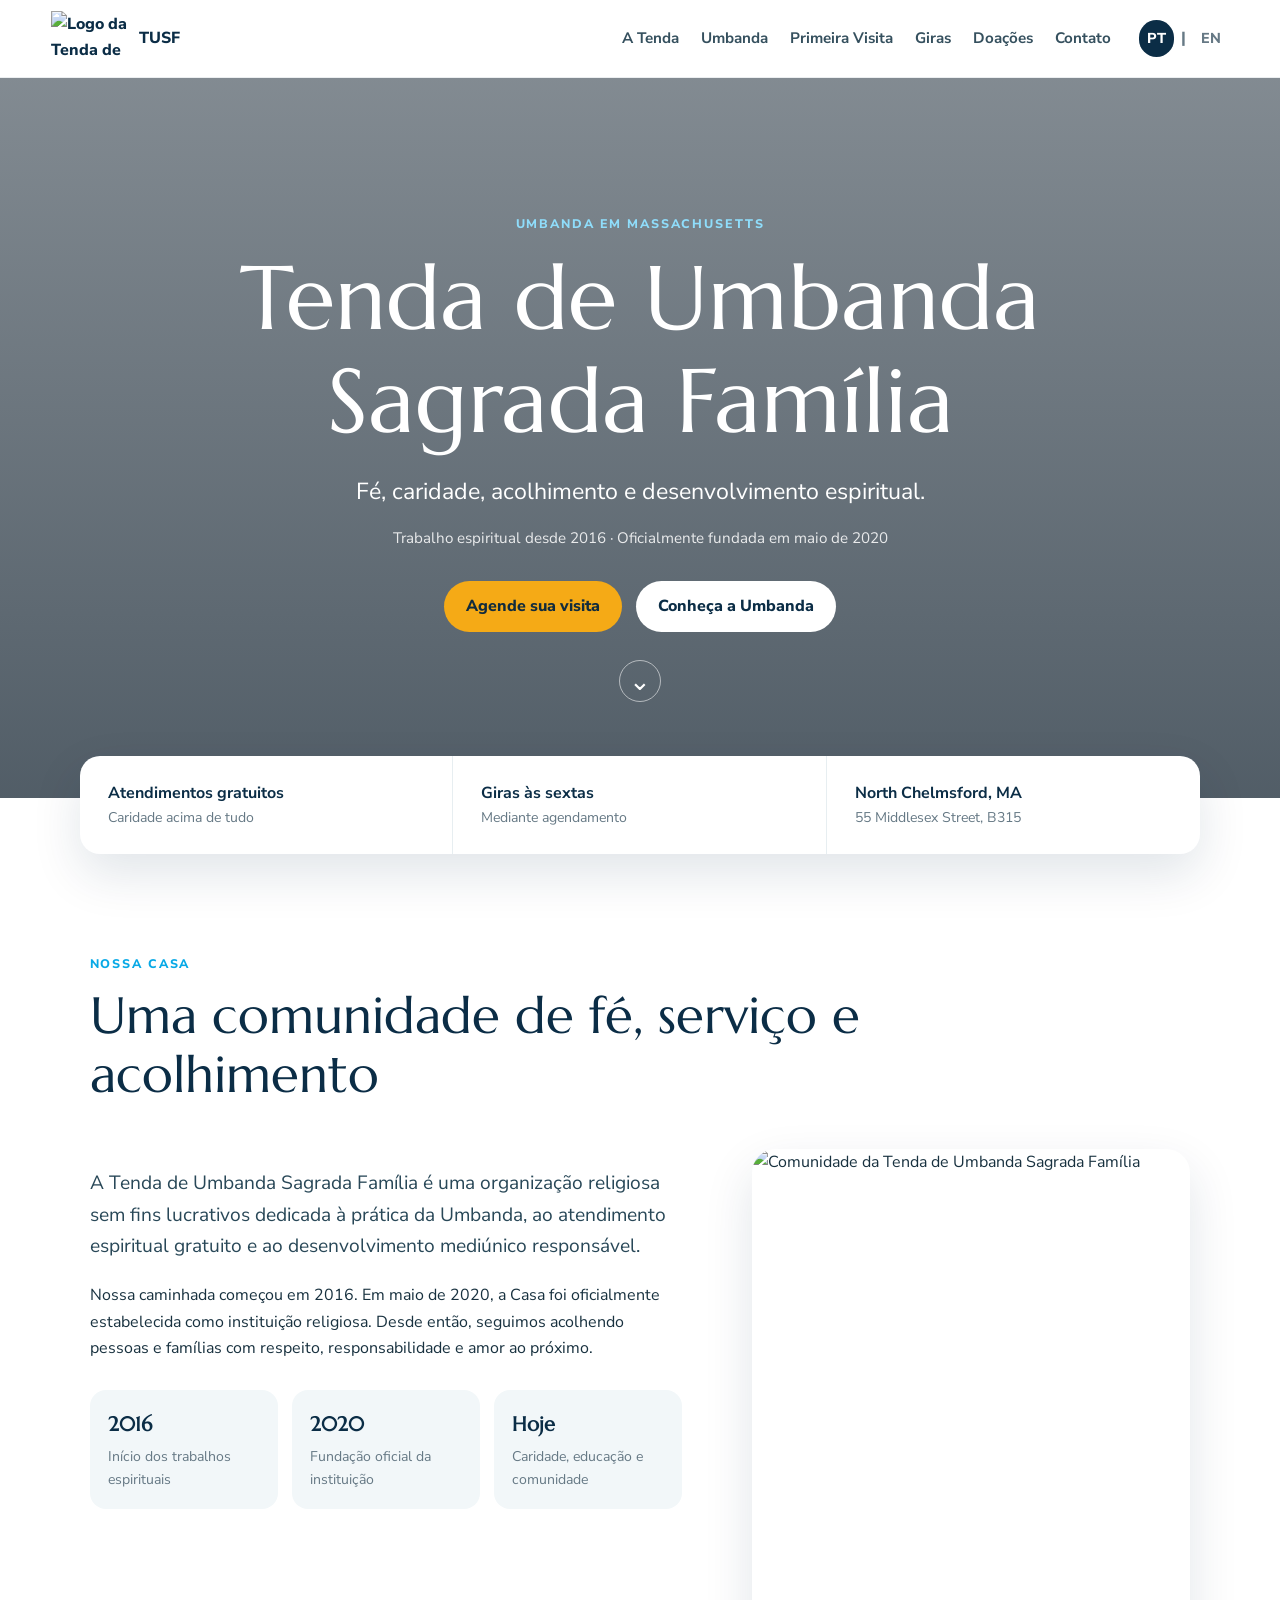
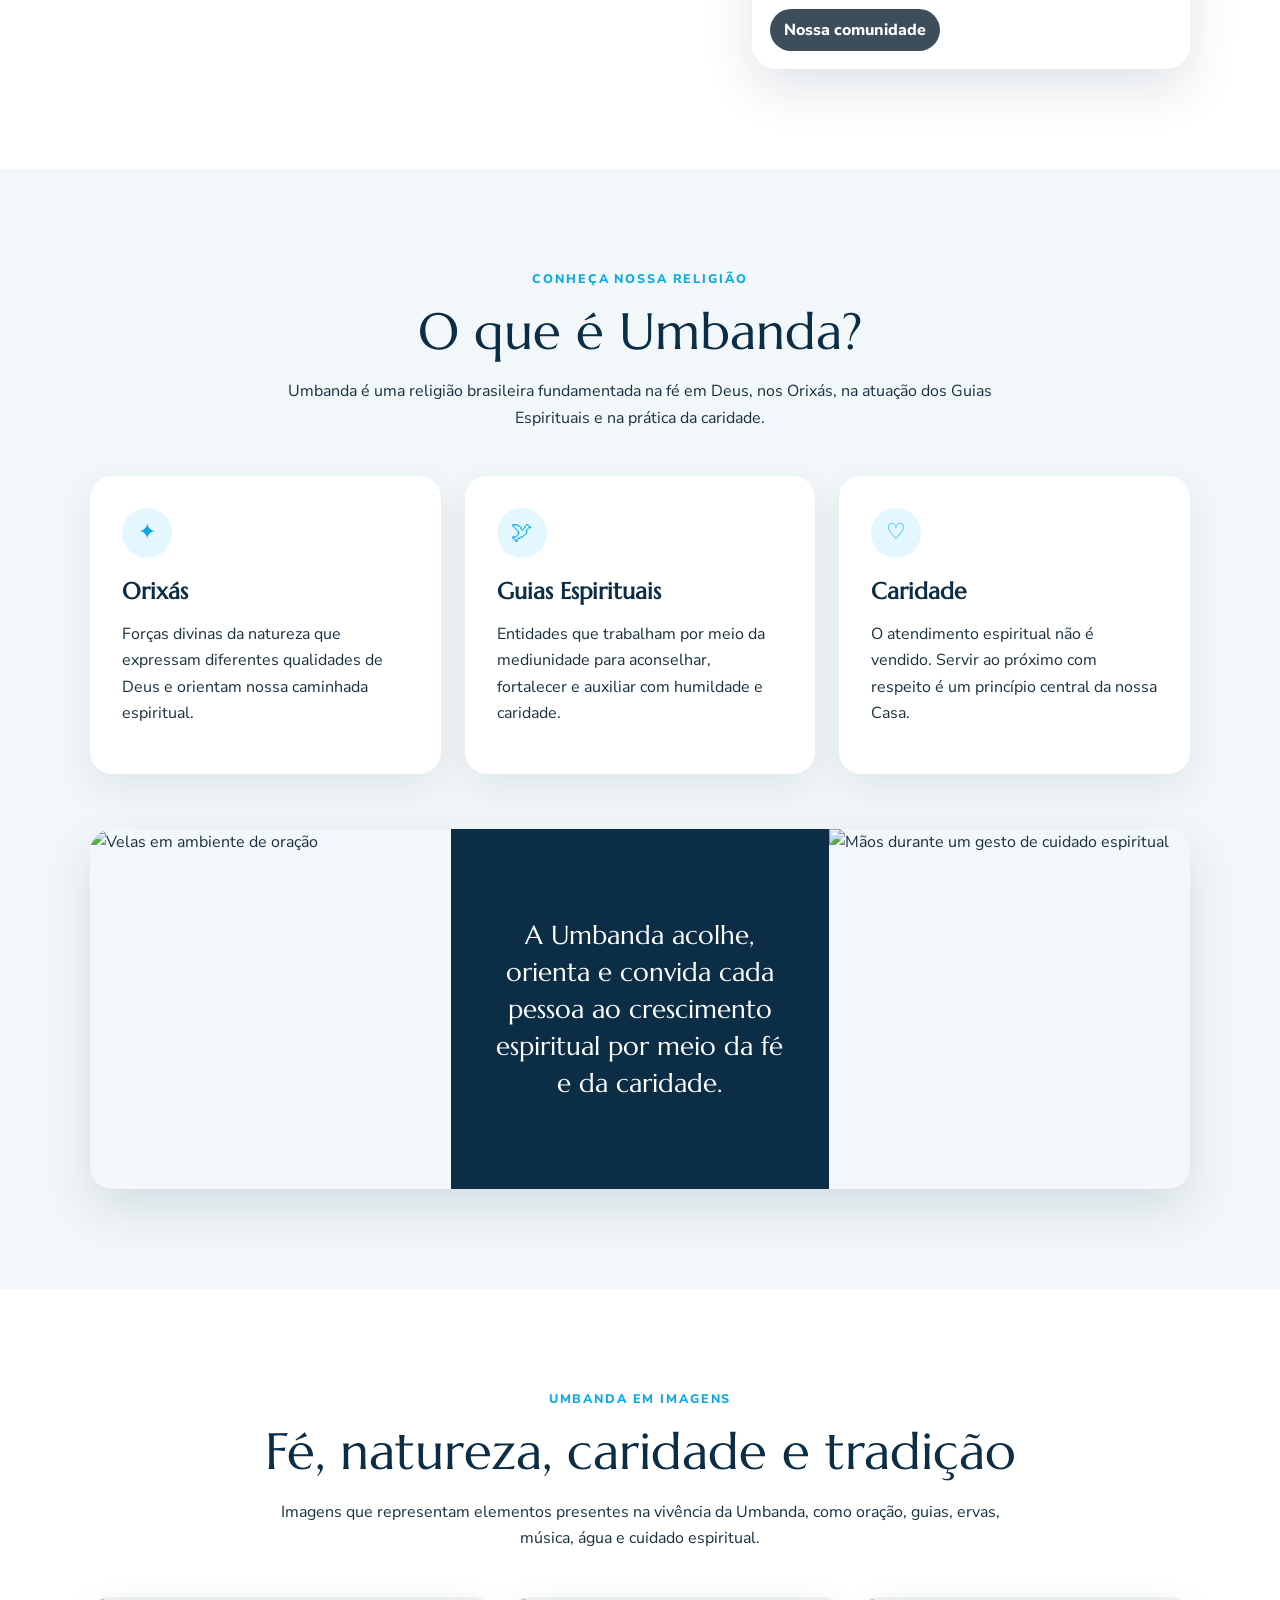
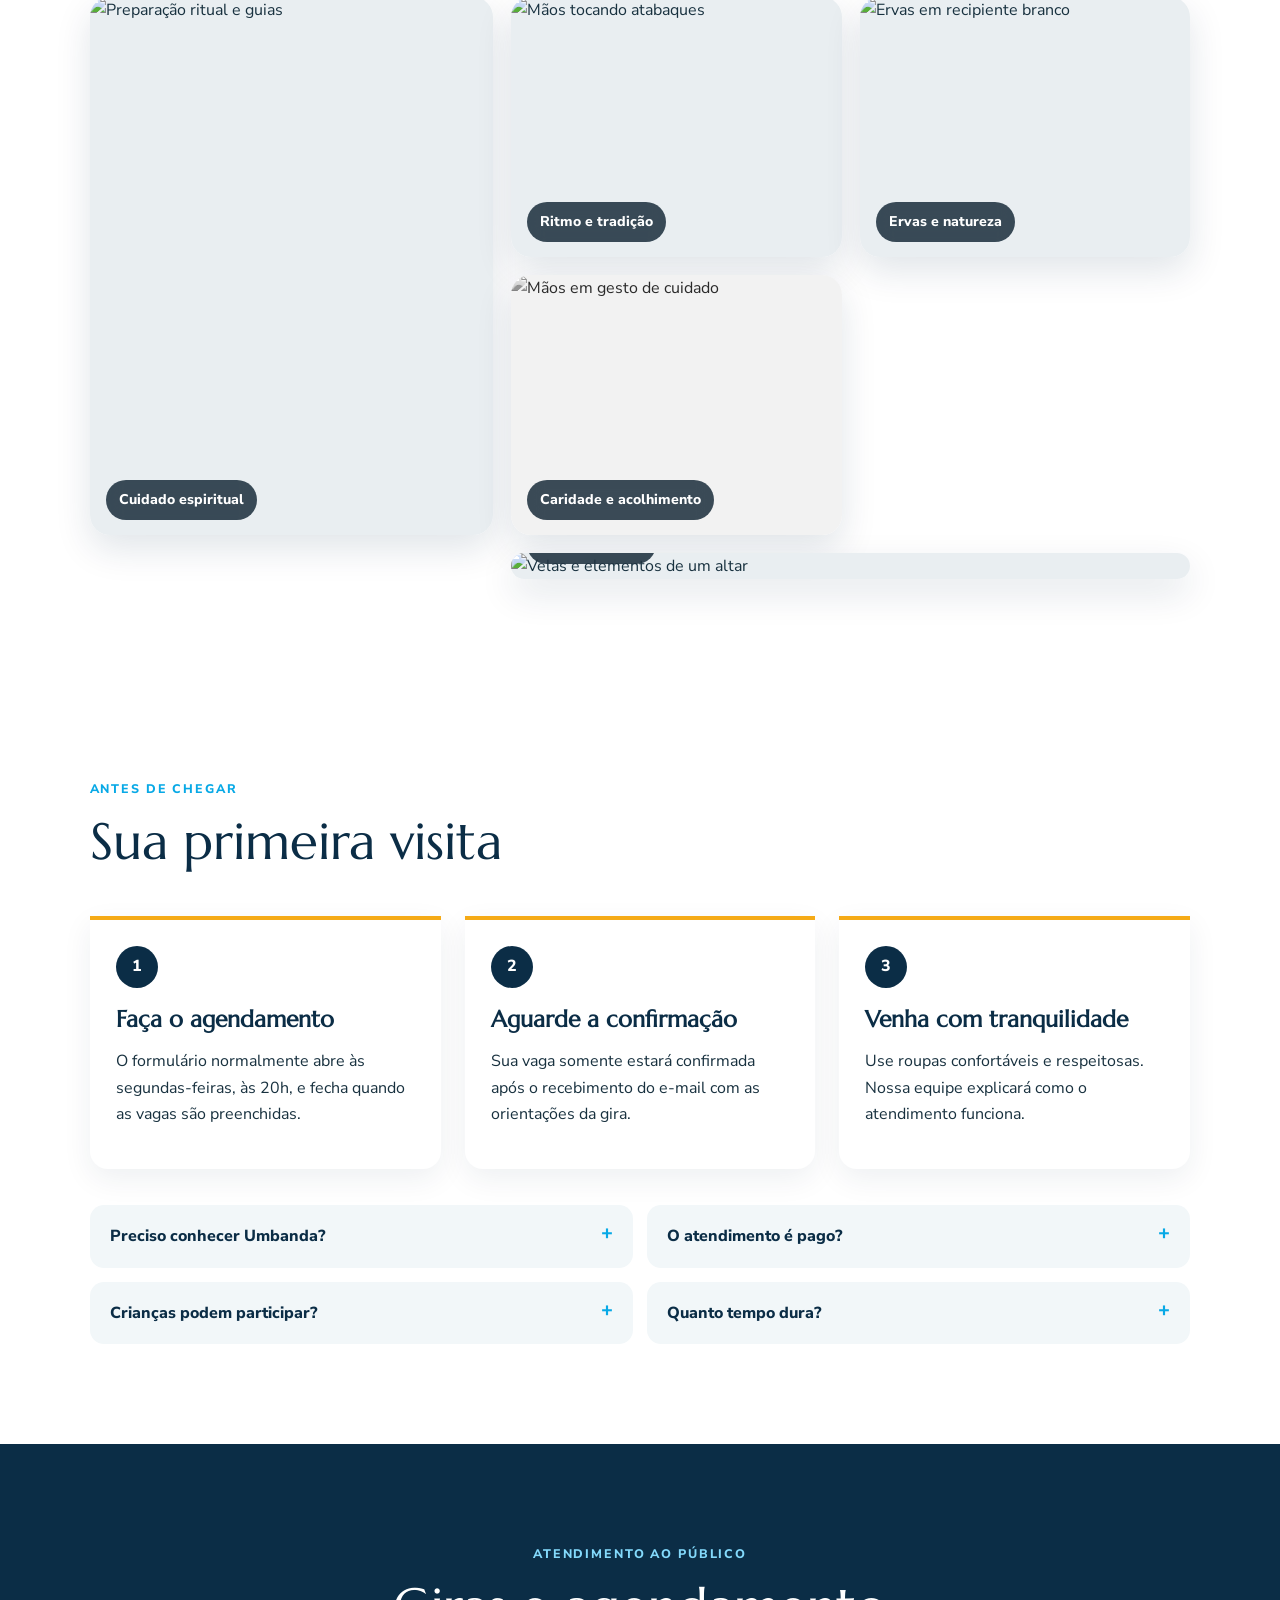
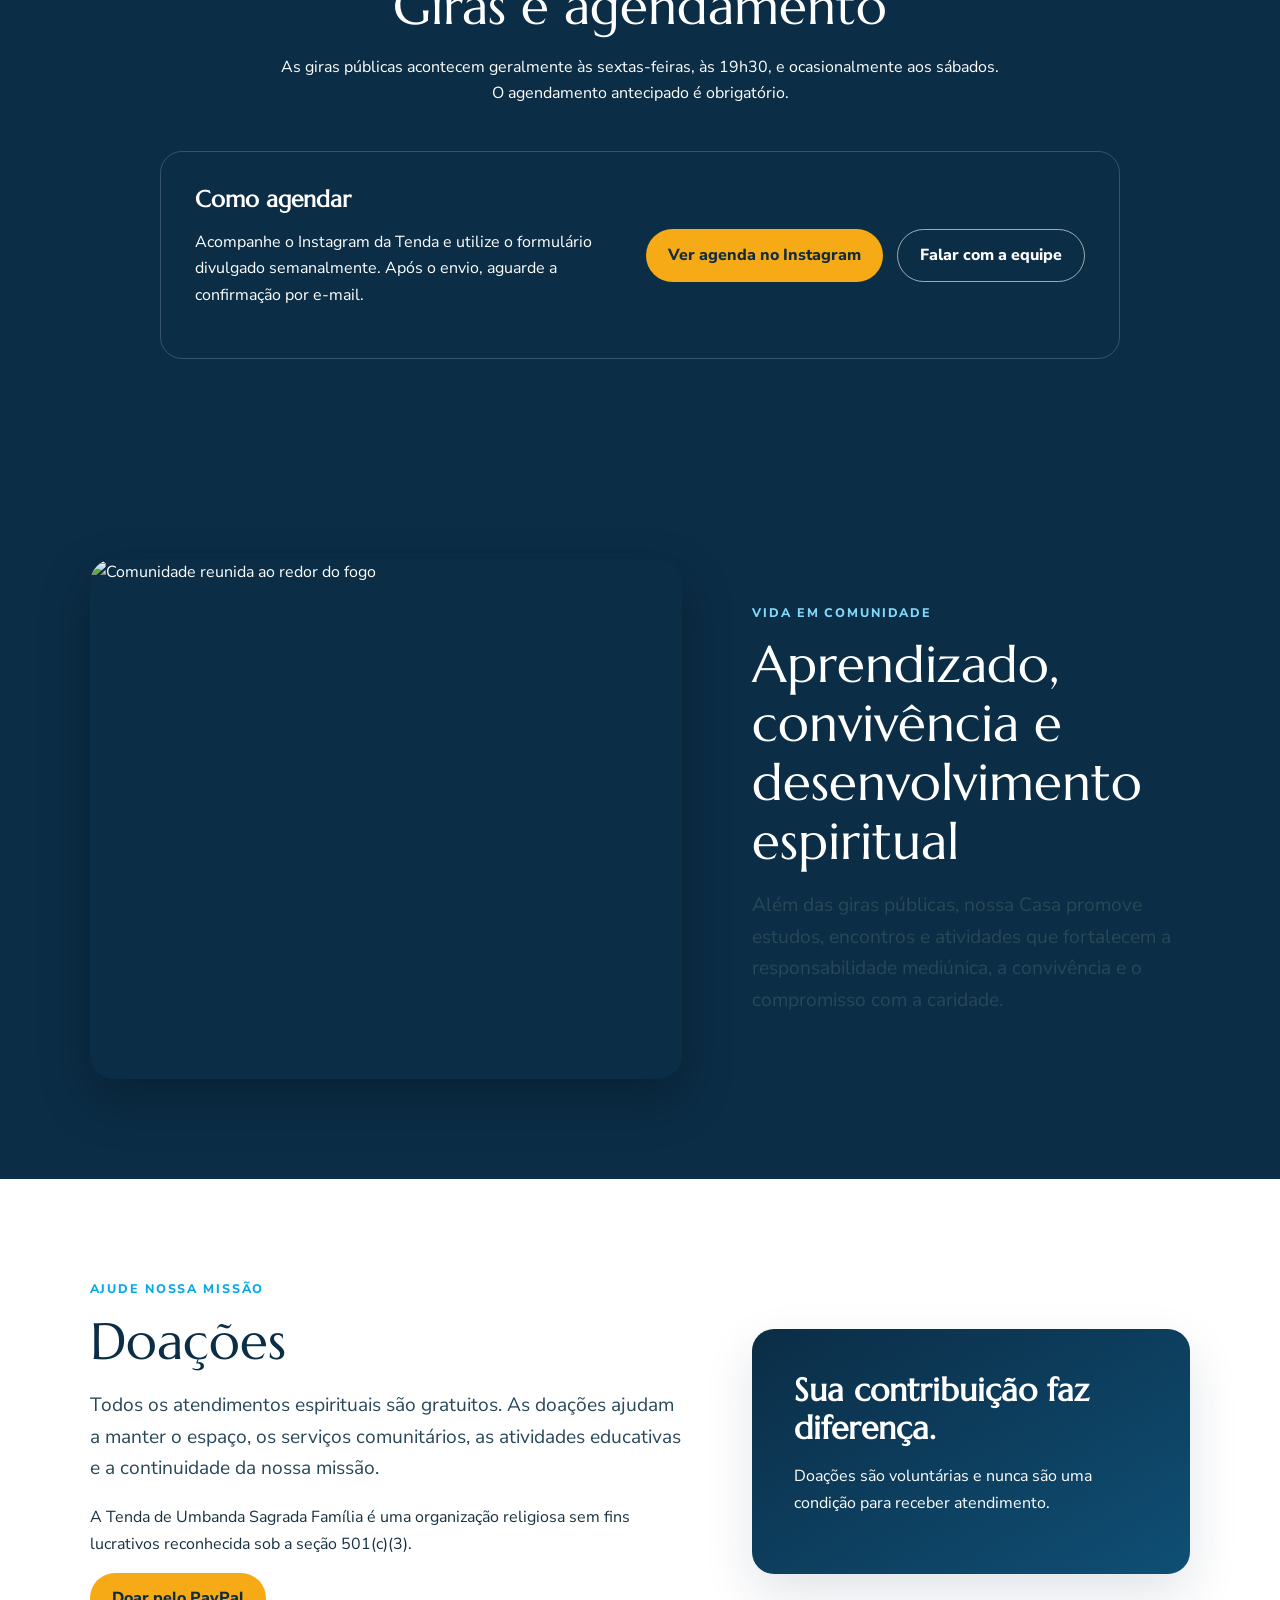
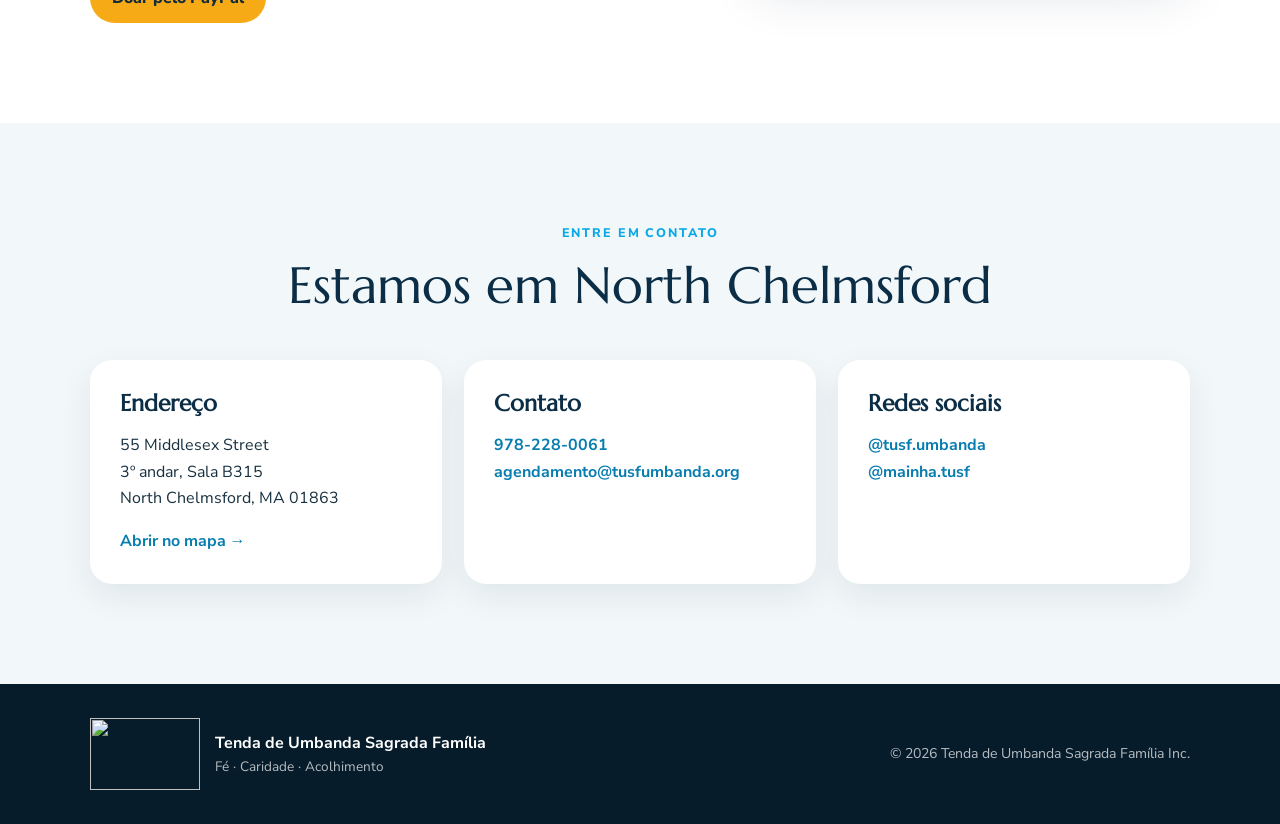
==== index.html @ cc9b7092 "Add files via upload version 1" ====
<!doctype html>
<html lang="pt-BR">
<head>
  <meta charset="utf-8">
  <meta name="viewport" content="width=device-width, initial-scale=1">
  <title>Tenda de Umbanda Sagrada Família | Massachusetts</title>
  <meta name="description" content="Tenda de Umbanda Sagrada Família em North Chelmsford, Massachusetts. Giras, atendimento espiritual gratuito, cursos e informações sobre Umbanda.">
  <meta name="keywords" content="Umbanda Massachusetts, Umbanda Boston, Umbanda Chelmsford, templo de Umbanda, spiritual services Massachusetts, Brazilian religion Massachusetts">
  <meta name="author" content="Tenda de Umbanda Sagrada Família">
  <meta name="theme-color" content="#0b2d46">
  <meta property="og:title" content="Tenda de Umbanda Sagrada Família">
  <meta property="og:description" content="Fé, caridade, acolhimento e desenvolvimento espiritual em North Chelmsford, Massachusetts.">
  <meta property="og:type" content="website">
  <meta property="og:url" content="https://www.tusfumbanda.org/">
  <meta property="og:image" content="https://www.tusfumbanda.org/assets/hero-v5.jpg">
  <meta name="twitter:card" content="summary_large_image">
  <link rel="canonical" href="https://www.tusfumbanda.org/">
  <link rel="icon" href="assets/tusf-logo-clean.png">
  <link rel="preconnect" href="https://fonts.googleapis.com">
  <link rel="preconnect" href="https://fonts.gstatic.com" crossorigin>
  <link href="https://fonts.googleapis.com/css2?family=Marcellus&family=Nunito+Sans:wght@400;600;700;800&display=swap" rel="stylesheet">
  <link rel="stylesheet" href="styles.css">

  <script type="application/ld+json">
  {
    "@context": "https://schema.org",
    "@type": "ReligiousOrganization",
    "name": "Tenda de Umbanda Sagrada Família",
    "url": "https://www.tusfumbanda.org/",
    "logo": "https://www.tusfumbanda.org/assets/tusf-logo-clean.png",
    "foundingDate": "2020-05",
    "address": {
      "@type": "PostalAddress",
      "streetAddress": "55 Middlesex Street, Suite B315",
      "addressLocality": "North Chelmsford",
      "addressRegion": "MA",
      "postalCode": "01863",
      "addressCountry": "US"
    },
    "telephone": "+1-978-228-0061",
    "email": "agendamento@tusfumbanda.org",
    "sameAs": [
      "https://www.instagram.com/tusf.umbanda/",
      "https://www.instagram.com/mainha.tusf/"
    ]
  }
  </script>

</head>
<body>
  <header class="site-header">
    <a class="brand" href="#inicio" aria-label="TUSF">
      <img src="assets/tusf-logo-clean.png" alt="Logo da Tenda de Umbanda Sagrada Família">
      <span>TUSF</span>
    </a>
    <button class="menu-toggle" aria-label="Abrir menu" aria-expanded="false">☰</button>
    <nav class="main-nav" aria-label="Navegação principal">
      <a href="#tenda" data-pt="A Tenda" data-en="About">A Tenda</a>
      <a href="#umbanda" data-pt="Umbanda" data-en="Umbanda">Umbanda</a>
      <a href="#visita" data-pt="Primeira Visita" data-en="First Visit">Primeira Visita</a>
      <a href="#giras" data-pt="Giras" data-en="Services">Giras</a>
      <a href="#doacoes" data-pt="Doações" data-en="Donations">Doações</a>
      <a href="#contato" data-pt="Contato" data-en="Contact">Contato</a>
    </nav>
    <div class="language-switcher" aria-label="Language selector">
      <button class="lang-option active" type="button" data-lang="pt">PT</button>
      <span aria-hidden="true">|</span>
      <button class="lang-option" type="button" data-lang="en">EN</button>
    </div>
  </header>

  <main>
    <section class="hero" id="inicio">
      <div class="hero-content">
<p class="eyebrow" data-pt="Umbanda em Massachusetts" data-en="Umbanda in Massachusetts">Umbanda em Massachusetts</p>
        <h1>Tenda de Umbanda<br>Sagrada Família</h1>
        <p class="hero-subtitle" data-pt="Fé, caridade, acolhimento e desenvolvimento espiritual." data-en="Faith, charity, welcome, and spiritual growth.">Fé, caridade, acolhimento e desenvolvimento espiritual.</p>
        <p class="history-note" data-pt="Trabalho espiritual desde 2016 · Oficialmente fundada em maio de 2020" data-en="Spiritual work since 2016 · Officially established in May 2020">Trabalho espiritual desde 2016 · Oficialmente fundada em maio de 2020</p>
        <div class="hero-actions">
          <a class="button primary" href="#giras" data-pt="Agende sua visita" data-en="Schedule a visit">Agende sua visita</a>
          <a class="button secondary" href="#umbanda" data-pt="Conheça a Umbanda" data-en="Learn about Umbanda">Conheça a Umbanda</a>
        </div>
        <a class="scroll-cue" href="#tenda" aria-label="Scroll to content">⌄</a>
      </div>
    </section>

    <section class="quick-info reveal">
      <div><strong data-pt="Atendimentos gratuitos" data-en="Free spiritual services">Atendimentos gratuitos</strong><span data-pt="Caridade acima de tudo" data-en="Charity above all">Caridade acima de tudo</span></div>
      <div><strong data-pt="Giras às sextas" data-en="Friday services">Giras às sextas</strong><span data-pt="Mediante agendamento" data-en="Advance registration required">Mediante agendamento</span></div>
      <div><strong>North Chelmsford, MA</strong><span>55 Middlesex Street, B315</span></div>
    </section>

    
    <section class="section intro reveal" id="tenda">
      <div class="section-heading">
        <p class="eyebrow" data-pt="Nossa Casa" data-en="Our Temple">Nossa Casa</p>
        <h2 data-pt="Uma comunidade de fé, serviço e acolhimento" data-en="A community of faith, service, and welcome">Uma comunidade de fé, serviço e acolhimento</h2>
      </div>
      <div class="two-column story-layout">
        <div>
          <p class="lead" data-pt="A Tenda de Umbanda Sagrada Família é uma organização religiosa sem fins lucrativos dedicada à prática da Umbanda, ao atendimento espiritual gratuito e ao desenvolvimento mediúnico responsável." data-en="Tenda de Umbanda Sagrada Família is a nonprofit religious organization dedicated to the practice of Umbanda, free spiritual assistance, and responsible mediumistic development.">A Tenda de Umbanda Sagrada Família é uma organização religiosa sem fins lucrativos dedicada à prática da Umbanda, ao atendimento espiritual gratuito e ao desenvolvimento mediúnico responsável.</p>
          <p data-pt="Nossa caminhada começou em 2016. Em maio de 2020, a Casa foi oficialmente estabelecida como instituição religiosa. Desde então, seguimos acolhendo pessoas e famílias com respeito, responsabilidade e amor ao próximo." data-en="Our journey began in 2016. In May 2020, the temple was officially established as a religious organization. Since then, we have continued welcoming individuals and families with respect, responsibility, and compassion.">Nossa caminhada começou em 2016. Em maio de 2020, a Casa foi oficialmente estabelecida como instituição religiosa. Desde então, seguimos acolhendo pessoas e famílias com respeito, responsabilidade e amor ao próximo.</p>
          <div class="timeline-inline">
            <div><strong>2016</strong><span data-pt="Início dos trabalhos espirituais" data-en="Spiritual work begins">Início dos trabalhos espirituais</span></div>
            <div><strong>2020</strong><span data-pt="Fundação oficial da instituição" data-en="Official establishment">Fundação oficial da instituição</span></div>
            <div><strong data-pt="Hoje" data-en="Today">Hoje</strong><span data-pt="Caridade, educação e comunidade" data-en="Charity, education, and community">Caridade, educação e comunidade</span></div>
          </div>
        </div>
        <figure class="story-photo">
          <img loading="lazy" decoding="async" src="assets/community.jpg" alt="Comunidade da Tenda de Umbanda Sagrada Família">
          <figcaption data-pt="Nossa comunidade" data-en="Our community">Nossa comunidade</figcaption>
        </figure>
      </div>
    </section>

    <section class="section soft reveal" id="umbanda">
      <div class="section-heading centered">
        <p class="eyebrow" data-pt="Conheça nossa religião" data-en="Learn about our religion">Conheça nossa religião</p>
        <h2 data-pt="O que é Umbanda?" data-en="What is Umbanda?">O que é Umbanda?</h2>
        <p data-pt="Umbanda é uma religião brasileira fundamentada na fé em Deus, nos Orixás, na atuação dos Guias Espirituais e na prática da caridade." data-en="Umbanda is a Brazilian religion grounded in faith in God, the Orixás, the work of spiritual guides, and the practice of charity.">Umbanda é uma religião brasileira fundamentada na fé em Deus, nos Orixás, na atuação dos Guias Espirituais e na prática da caridade.</p>
      </div>
      <div class="cards">
        <article class="card"><div class="icon">✦</div><h3>Orixás</h3><p data-pt="Forças divinas da natureza que expressam diferentes qualidades de Deus e orientam nossa caminhada espiritual." data-en="Divine forces of nature that express different qualities of God and guide our spiritual journey.">Forças divinas da natureza que expressam diferentes qualidades de Deus e orientam nossa caminhada espiritual.</p></article>
        <article class="card"><div class="icon">🕊</div><h3 data-pt="Guias Espirituais" data-en="Spiritual Guides">Guias Espirituais</h3><p data-pt="Entidades que trabalham por meio da mediunidade para aconselhar, fortalecer e auxiliar com humildade e caridade." data-en="Spirits who work through mediumship to counsel, strengthen, and assist with humility and charity.">Entidades que trabalham por meio da mediunidade para aconselhar, fortalecer e auxiliar com humildade e caridade.</p></article>
        <article class="card"><div class="icon">♡</div><h3 data-pt="Caridade" data-en="Charity">Caridade</h3><p data-pt="O atendimento espiritual não é vendido. Servir ao próximo com respeito é um princípio central da nossa Casa." data-en="Spiritual assistance is not sold. Serving others with respect is a central principle of our temple.">O atendimento espiritual não é vendido. Servir ao próximo com respeito é um princípio central da nossa Casa.</p></article>
      </div>
      <div class="photo-strip">
        <img loading="lazy" decoding="async" src="assets/gallery-candles.jpg" alt="Velas em ambiente de oração">
        <div class="photo-quote">
          <blockquote data-pt="A Umbanda acolhe, orienta e convida cada pessoa ao crescimento espiritual por meio da fé e da caridade." data-en="Umbanda welcomes, guides, and invites each person toward spiritual growth through faith and charity.">A Umbanda acolhe, orienta e convida cada pessoa ao crescimento espiritual por meio da fé e da caridade.</blockquote>
        </div>
        <img loading="lazy" decoding="async" src="assets/gallery-ritual.jpg" alt="Mãos durante um gesto de cuidado espiritual">
      </div>
    </section>


    
    <section class="section gallery-section reveal" id="galeria">
      <div class="section-heading centered">
        <p class="eyebrow" data-pt="Umbanda em imagens" data-en="Umbanda in images">Umbanda em imagens</p>
        <h2 data-pt="Fé, natureza, caridade e tradição" data-en="Faith, nature, charity, and tradition">Fé, natureza, caridade e tradição</h2>
        <p data-pt="Imagens que representam elementos presentes na vivência da Umbanda, como oração, guias, ervas, música, água e cuidado espiritual." data-en="Images representing elements found in Umbanda, including prayer, sacred beads, herbs, music, water, and spiritual care.">Imagens que representam elementos presentes na vivência da Umbanda, como oração, guias, ervas, música, água e cuidado espiritual.</p>
      </div>
      <div class="gallery-grid-v3">
        <figure class="tall"><img loading="lazy" decoding="async" src="assets/gallery-ritual.jpg" alt="Preparação ritual e guias"><figcaption data-pt="Cuidado espiritual" data-en="Spiritual care">Cuidado espiritual</figcaption></figure>
        <figure><img loading="lazy" decoding="async" src="assets/gallery-drums.jpg" alt="Mãos tocando atabaques"><figcaption data-pt="Ritmo e tradição" data-en="Rhythm and tradition">Ritmo e tradição</figcaption></figure>
        <figure><img loading="lazy" decoding="async" src="assets/gallery-herbs.jpg" alt="Ervas em recipiente branco"><figcaption data-pt="Ervas e natureza" data-en="Herbs and nature">Ervas e natureza</figcaption></figure>
        <figure><img loading="lazy" decoding="async" src="assets/gallery-care.jpg" alt="Mãos em gesto de cuidado"><figcaption data-pt="Caridade e acolhimento" data-en="Charity and welcome">Caridade e acolhimento</figcaption></figure>
        <figure class="wide"><img loading="lazy" decoding="async" src="assets/gallery-altar.jpg" alt="Velas e elementos de um altar"><figcaption data-pt="Fé e reverência" data-en="Faith and reverence">Fé e reverência</figcaption></figure>
      </div>
    </section>

    <section class="section reveal" id="visita">
      <div class="section-heading"><p class="eyebrow" data-pt="Antes de chegar" data-en="Before you arrive">Antes de chegar</p><h2 data-pt="Sua primeira visita" data-en="Your first visit">Sua primeira visita</h2></div>
      <div class="steps">
        <article><span>1</span><h3 data-pt="Faça o agendamento" data-en="Register in advance">Faça o agendamento</h3><p data-pt="O formulário normalmente abre às segundas-feiras, às 20h, e fecha quando as vagas são preenchidas." data-en="The registration form usually opens Mondays at 8:00 PM and closes when all spaces are filled.">O formulário normalmente abre às segundas-feiras, às 20h, e fecha quando as vagas são preenchidas.</p></article>
        <article><span>2</span><h3 data-pt="Aguarde a confirmação" data-en="Wait for confirmation">Aguarde a confirmação</h3><p data-pt="Sua vaga somente estará confirmada após o recebimento do e-mail com as orientações da gira." data-en="Your space is confirmed only after you receive the email with service instructions.">Sua vaga somente estará confirmada após o recebimento do e-mail com as orientações da gira.</p></article>
        <article><span>3</span><h3 data-pt="Venha com tranquilidade" data-en="Come with peace of mind">Venha com tranquilidade</h3><p data-pt="Use roupas confortáveis e respeitosas. Nossa equipe explicará como o atendimento funciona." data-en="Wear comfortable, respectful clothing. Our team will explain how the service works.">Use roupas confortáveis e respeitosas. Nossa equipe explicará como o atendimento funciona.</p></article>
      </div>
      <div class="faq-grid">
        <details><summary data-pt="Preciso conhecer Umbanda?" data-en="Do I need to know Umbanda?">Preciso conhecer Umbanda?</summary><p data-pt="Não. Pessoas de todas as origens e crenças são bem-vindas." data-en="No. People of all backgrounds and beliefs are welcome.">Não. Pessoas de todas as origens e crenças são bem-vindas.</p></details>
        <details><summary data-pt="O atendimento é pago?" data-en="Is there a fee?">O atendimento é pago?</summary><p data-pt="Não. Os atendimentos espirituais e o agendamento são gratuitos. Doações são voluntárias." data-en="No. Spiritual services and registration are free. Donations are voluntary.">Não. Os atendimentos espirituais e o agendamento são gratuitos. Doações são voluntárias.</p></details>
        <details><summary data-pt="Crianças podem participar?" data-en="May children attend?">Crianças podem participar?</summary><p data-pt="As regras dependem da linha de trabalho e da gira. Consulte a informação divulgada para cada evento." data-en="Rules depend on the spiritual line and the specific service. Please review the information published for each event.">As regras dependem da linha de trabalho e da gira. Consulte a informação divulgada para cada evento.</p></details>
        <details><summary data-pt="Quanto tempo dura?" data-en="How long does it last?">Quanto tempo dura?</summary><p data-pt="A duração varia conforme a gira e o número de participantes. Reserve a noite para participar com tranquilidade." data-en="Duration varies by service and attendance. Please allow the evening so you can participate without rushing.">A duração varia conforme a gira e o número de participantes. Reserve a noite para participar com tranquilidade.</p></details>
      </div>
    </section>

    <section class="section dark reveal" id="giras">
      <div class="section-heading centered"><p class="eyebrow" data-pt="Atendimento ao público" data-en="Public spiritual services">Atendimento ao público</p><h2 data-pt="Giras e agendamento" data-en="Services and appointments">Giras e agendamento</h2><p data-pt="As giras públicas acontecem geralmente às sextas-feiras, às 19h30, e ocasionalmente aos sábados. O agendamento antecipado é obrigatório." data-en="Public services are generally held Fridays at 7:30 PM and occasionally on Saturdays. Advance registration is required.">As giras públicas acontecem geralmente às sextas-feiras, às 19h30, e ocasionalmente aos sábados. O agendamento antecipado é obrigatório.</p></div>
      <div class="gira-panel">
        <div><h3 data-pt="Como agendar" data-en="How to register">Como agendar</h3><p data-pt="Acompanhe o Instagram da Tenda e utilize o formulário divulgado semanalmente. Após o envio, aguarde a confirmação por e-mail." data-en="Follow the temple on Instagram and use the weekly registration form. After submitting, wait for confirmation by email.">Acompanhe o Instagram da Tenda e utilize o formulário divulgado semanalmente. Após o envio, aguarde a confirmação por e-mail.</p></div>
        <div class="gira-actions">
          <a class="button primary" href="https://www.instagram.com/tusf.umbanda/" target="_blank" rel="noopener" data-pt="Ver agenda no Instagram" data-en="View schedule on Instagram">Ver agenda no Instagram</a>
          <a class="button outline" href="mailto:agendamento@tusfumbanda.org" data-pt="Falar com a equipe" data-en="Contact the team">Falar com a equipe</a>
        </div>
      </div>
    </section>


    <section class="section community-section reveal" id="comunidade">
      <div class="two-column community-layout">
        <figure class="community-photo">
          <img loading="lazy" decoding="async" src="assets/community-fire.jpg" alt="Comunidade reunida ao redor do fogo">
        </figure>
        <div>
          <p class="eyebrow" data-pt="Vida em comunidade" data-en="Community life">Vida em comunidade</p>
          <h2 data-pt="Aprendizado, convivência e desenvolvimento espiritual" data-en="Learning, fellowship, and spiritual growth">Aprendizado, convivência e desenvolvimento espiritual</h2>
          <p class="lead" data-pt="Além das giras públicas, nossa Casa promove estudos, encontros e atividades que fortalecem a responsabilidade mediúnica, a convivência e o compromisso com a caridade." data-en="Beyond public services, our temple offers studies, gatherings, and activities that strengthen responsible mediumship, fellowship, and a commitment to charity.">Além das giras públicas, nossa Casa promove estudos, encontros e atividades que fortalecem a responsabilidade mediúnica, a convivência e o compromisso com a caridade.</p>
        </div>
      </div>
    </section>

    <section class="section reveal" id="doacoes">
      <div class="two-column donation">
        <div><p class="eyebrow" data-pt="Ajude nossa missão" data-en="Support our mission">Ajude nossa missão</p><h2 data-pt="Doações" data-en="Donations">Doações</h2><p class="lead" data-pt="Todos os atendimentos espirituais são gratuitos. As doações ajudam a manter o espaço, os serviços comunitários, as atividades educativas e a continuidade da nossa missão." data-en="All spiritual services are free. Donations help maintain our space, community services, educational activities, and the continuation of our mission.">Todos os atendimentos espirituais são gratuitos. As doações ajudam a manter o espaço, os serviços comunitários, as atividades educativas e a continuidade da nossa missão.</p><p data-pt="A Tenda de Umbanda Sagrada Família é uma organização religiosa sem fins lucrativos reconhecida sob a seção 501(c)(3)." data-en="Tenda de Umbanda Sagrada Família is a nonprofit religious organization recognized under section 501(c)(3).">A Tenda de Umbanda Sagrada Família é uma organização religiosa sem fins lucrativos reconhecida sob a seção 501(c)(3).</p><a class="button primary" href="https://www.paypal.com/donate/?hosted_button_id=L3Z8VAE2CJRAY" target="_blank" rel="noopener" data-pt="Doar pelo PayPal" data-en="Donate through PayPal">Doar pelo PayPal</a></div>
        <div class="donation-note"><strong data-pt="Sua contribuição faz diferença." data-en="Your contribution makes a difference.">Sua contribuição faz diferença.</strong><p data-pt="Doações são voluntárias e nunca são uma condição para receber atendimento." data-en="Donations are voluntary and are never a condition for receiving spiritual assistance.">Doações são voluntárias e nunca são uma condição para receber atendimento.</p></div>
      </div>
    </section>

    <section class="section soft reveal" id="contato">
      <div class="section-heading centered"><p class="eyebrow" data-pt="Entre em contato" data-en="Get in touch">Entre em contato</p><h2 data-pt="Estamos em North Chelmsford" data-en="We are in North Chelmsford">Estamos em North Chelmsford</h2></div>
      <div class="contact-grid">
        <article><h3 data-pt="Endereço" data-en="Address">Endereço</h3><p>55 Middlesex Street<br>3º andar, Sala B315<br>North Chelmsford, MA 01863</p><a href="https://maps.google.com/?q=55+Middlesex+Street+North+Chelmsford+MA+01863" target="_blank" rel="noopener" data-pt="Abrir no mapa →" data-en="Open map →">Abrir no mapa →</a></article>
        <article><h3 data-pt="Contato" data-en="Contact">Contato</h3><p><a href="tel:+19782280061">978-228-0061</a><br><a href="mailto:agendamento@tusfumbanda.org">agendamento@tusfumbanda.org</a></p></article>
        <article><h3 data-pt="Redes sociais" data-en="Social media">Redes sociais</h3><p><a href="https://www.instagram.com/tusf.umbanda/" target="_blank" rel="noopener">@tusf.umbanda</a><br><a href="https://www.instagram.com/mainha.tusf/" target="_blank" rel="noopener">@mainha.tusf</a></p></article>
      </div>
    </section>
  </main>

  <footer>
    <div class="footer-brand"><img src="assets/tusf-logo-clean.png" alt=""><div><strong>Tenda de Umbanda Sagrada Família</strong><span data-pt="Fé · Caridade · Acolhimento" data-en="Faith · Charity · Welcome">Fé · Caridade · Acolhimento</span></div></div>
    <p>© <span id="year"></span> Tenda de Umbanda Sagrada Família Inc.</p>
  </footer>
  <script src="script.js"></script>
</body>
</html>
---- styles.css ----
:root{--navy:#0b2d46;--blue:#08a9e6;--gold:#f5aa16;--ink:#18313f;--soft:#f2f7f9;--white:#fff;--muted:#667985;--radius:22px;--shadow:0 20px 50px rgba(11,45,70,.12)}*{box-sizing:border-box}html{scroll-behavior:smooth}body{margin:0;font-family:'Nunito Sans',sans-serif;color:var(--ink);background:#fff;line-height:1.65}img{max-width:100%;display:block}a{color:inherit}.site-header{height:78px;position:sticky;top:0;z-index:1000;display:flex;align-items:center;gap:28px;padding:10px clamp(18px,4vw,60px);background:rgba(255,255,255,.96);backdrop-filter:blur(14px);border-bottom:1px solid rgba(11,45,70,.08)}.brand{display:flex;align-items:center;gap:10px;text-decoration:none;font-weight:800;color:var(--navy)}.brand img{width:78px;height:56px;object-fit:contain}.main-nav{margin-left:auto;display:flex;align-items:center;gap:22px}.main-nav a{text-decoration:none;font-size:.95rem;font-weight:700;color:#35505e}.main-nav a:hover{color:var(--blue)}.language-toggle,.menu-toggle{border:0;background:var(--navy);color:#fff;border-radius:999px;font-weight:800;cursor:pointer}.language-toggle{padding:10px 14px}.menu-toggle{display:none;font-size:1.25rem;padding:8px 12px}.hero{min-height:720px;display:grid;place-items:center;text-align:center;color:#fff;background-image:linear-gradient(rgba(5,22,36,.48),rgba(5,22,36,.72)),url('assets/hero-v5.jpg');background-size:cover;background-position:center;padding:90px 20px 70px}.hero-content{max-width:960px}.hero-logo{width:min(330px,70vw);height:auto;object-fit:contain;margin:0 auto 22px;filter:drop-shadow(0 14px 30px rgba(0,0,0,.22))}.eyebrow{text-transform:uppercase;letter-spacing:.15em;font-size:.78rem;font-weight:800;color:var(--blue);margin:0 0 12px}.hero .eyebrow{color:#8fddfb}h1,h2,h3{font-family:'Marcellus',serif;line-height:1.15;margin-top:0}h1{font-size:clamp(2.8rem,7vw,5.8rem);margin-bottom:20px;font-weight:400}h2{font-size:clamp(2rem,4vw,3.55rem);color:var(--navy);margin-bottom:18px;font-weight:400}h3{font-size:1.45rem;color:var(--navy);margin-bottom:10px}.hero-subtitle{font-size:clamp(1.15rem,2.3vw,1.45rem);max-width:740px;margin:0 auto 10px}.history-note{font-size:.95rem;opacity:.86;margin-bottom:30px}.hero-actions,.gira-actions{display:flex;gap:14px;justify-content:center;flex-wrap:wrap}.button{display:inline-flex;align-items:center;justify-content:center;min-height:50px;padding:12px 22px;border-radius:999px;text-decoration:none;font-weight:800;transition:.2s ease}.button:hover{transform:translateY(-2px)}.button.primary{background:var(--gold);color:#122c3d}.button.secondary{background:#fff;color:var(--navy)}.button.outline{border:1px solid rgba(255,255,255,.6);color:#fff}.quick-info{display:grid;grid-template-columns:repeat(3,1fr);max-width:1120px;margin:-42px auto 0;background:#fff;border-radius:20px;box-shadow:var(--shadow);position:relative;z-index:5}.quick-info div{padding:24px 28px;border-right:1px solid #e7eef1}.quick-info div:last-child{border-right:0}.quick-info strong,.quick-info span{display:block}.quick-info strong{color:var(--navy)}.quick-info span{font-size:.88rem;color:var(--muted)}.section{padding:100px clamp(20px,7vw,110px)}.section.soft{background:var(--soft)}.section.dark{background:var(--navy);color:#fff}.section.dark h2,.section.dark h3{color:#fff}.section.dark .eyebrow{color:#83d9fb}.section-heading{max-width:820px;margin-bottom:45px}.section-heading.centered{text-align:center;margin-left:auto;margin-right:auto}.section-heading.centered p{max-width:720px;margin-left:auto;margin-right:auto}.lead{font-size:1.2rem;color:#294858}.two-column{display:grid;grid-template-columns:1.15fr .85fr;gap:70px;align-items:center}.timeline-card{background:var(--navy);padding:24px 30px;border-radius:var(--radius);color:#fff;box-shadow:var(--shadow)}.timeline-card div{display:grid;grid-template-columns:90px 1fr;gap:20px;padding:20px 0;border-bottom:1px solid rgba(255,255,255,.13)}.timeline-card div:last-child{border-bottom:0}.timeline-card span{font-family:'Marcellus',serif;font-size:1.5rem;color:var(--gold)}.timeline-card p{margin:0}.cards{display:grid;grid-template-columns:repeat(3,1fr);gap:24px}.card{background:#fff;border-radius:var(--radius);padding:32px;box-shadow:0 14px 38px rgba(11,45,70,.08)}.icon{width:50px;height:50px;border-radius:50%;display:grid;place-items:center;background:#e4f7ff;color:var(--blue);font-size:1.35rem;margin-bottom:20px}.photo-strip{display:grid;grid-template-columns:1fr 1.05fr 1fr;margin-top:55px;min-height:360px;border-radius:var(--radius);overflow:hidden;box-shadow:var(--shadow)}.photo-strip img{width:100%;height:100%;object-fit:cover}.photo-quote{display:grid;place-items:center;padding:40px;background:var(--navy);color:#fff}blockquote{font-family:'Marcellus',serif;font-size:clamp(1.35rem,2vw,2rem);margin:0;text-align:center;line-height:1.45}.steps{display:grid;grid-template-columns:repeat(3,1fr);gap:24px}.steps article{border-top:4px solid var(--gold);padding:26px;background:#fff;box-shadow:0 10px 30px rgba(11,45,70,.07);border-radius:0 0 18px 18px}.steps span{display:inline-grid;place-items:center;width:42px;height:42px;border-radius:50%;background:var(--navy);color:#fff;font-weight:800;margin-bottom:18px}.faq-grid{display:grid;grid-template-columns:1fr 1fr;gap:14px;margin-top:36px}details{background:var(--soft);padding:18px 20px;border-radius:14px}summary{cursor:pointer;font-weight:800;color:var(--navy)}details p{margin-bottom:0}.gira-panel{max-width:960px;margin:0 auto;border:1px solid rgba(255,255,255,.18);border-radius:var(--radius);padding:34px;display:grid;grid-template-columns:1fr auto;gap:30px;align-items:center}.gira-actions{justify-content:flex-end}.donation-note{background:linear-gradient(150deg,#0b2d46,#0f4f75);color:#fff;border-radius:var(--radius);padding:42px;box-shadow:var(--shadow)}.donation-note strong{font-family:'Marcellus',serif;font-size:2rem;line-height:1.2;display:block;margin-bottom:15px}.contact-grid{display:grid;grid-template-columns:repeat(3,1fr);gap:22px}.contact-grid article{background:#fff;border-radius:var(--radius);padding:30px;box-shadow:0 12px 32px rgba(11,45,70,.08)}.contact-grid a{color:#087daf;font-weight:700;text-decoration:none}footer{padding:34px clamp(20px,7vw,110px);background:#071c2b;color:#fff;display:flex;justify-content:space-between;gap:20px;align-items:center}.footer-brand{display:flex;gap:15px;align-items:center}.footer-brand img{width:110px;height:72px;object-fit:contain}.footer-brand strong,.footer-brand span{display:block}.footer-brand span{opacity:.7;font-size:.85rem}footer p{margin:0;opacity:.7;font-size:.88rem}@media(max-width:900px){.menu-toggle{display:block;margin-left:auto}.main-nav{display:none;position:absolute;top:78px;left:0;right:0;background:#fff;padding:18px 24px;box-shadow:0 18px 35px rgba(0,0,0,.12);flex-direction:column;align-items:flex-start}.main-nav.open{display:flex}.quick-info{grid-template-columns:1fr;margin:-28px 18px 0}.quick-info div{border-right:0;border-bottom:1px solid #e7eef1}.two-column,.cards,.steps,.contact-grid,.photo-strip,.gira-panel{grid-template-columns:1fr}.photo-strip img{height:260px}.gira-actions{justify-content:flex-start}}@media(max-width:600px){.site-header{padding:10px 14px;gap:10px}.brand span{display:none}.hero{min-height:680px;padding-top:70px}.hero-logo{width:min(260px,78vw);height:auto}.section{padding:72px 20px}.faq-grid{grid-template-columns:1fr}footer{flex-direction:column;align-items:flex-start}}
.gallery-section{background:#fff}
.gallery-grid{display:grid;grid-template-columns:1.2fr .8fr .8fr;grid-template-rows:280px 280px;gap:18px;max-width:1180px;margin:0 auto}
.gallery-grid figure{position:relative;margin:0;border-radius:20px;overflow:hidden;box-shadow:0 14px 36px rgba(11,45,70,.12);background:#0b2d46}
.gallery-grid figure.gallery-large{grid-row:1/3}
.gallery-grid figure.gallery-wide{grid-column:2/4}
.gallery-grid img{width:100%;height:100%;object-fit:cover;transition:transform .35s ease}
.gallery-grid figure:hover img{transform:scale(1.035)}
.gallery-grid figcaption{position:absolute;left:16px;bottom:15px;padding:8px 13px;border-radius:999px;background:rgba(7,28,43,.78);color:#fff;font-weight:800;font-size:.88rem;backdrop-filter:blur(8px)}
@media(max-width:900px){
  .gallery-grid{grid-template-columns:1fr 1fr;grid-template-rows:260px 220px 240px}
  .gallery-grid figure.gallery-large{grid-row:1/3}
  .gallery-grid figure.gallery-wide{grid-column:1/3}
}
@media(max-width:600px){
  .gallery-grid{display:grid;grid-template-columns:1fr;grid-template-rows:repeat(4,250px)}
  .gallery-grid figure.gallery-large,.gallery-grid figure.gallery-wide{grid-row:auto;grid-column:auto}
}

.story-layout{align-items:stretch}
.story-photo{position:relative;margin:0;border-radius:24px;overflow:hidden;box-shadow:var(--shadow);min-height:520px}
.story-photo img{width:100%;height:100%;object-fit:cover}
.story-photo figcaption{position:absolute;left:18px;bottom:18px;background:rgba(7,28,43,.78);color:#fff;padding:8px 14px;border-radius:999px;font-weight:800}
.timeline-inline{display:grid;grid-template-columns:repeat(3,1fr);gap:14px;margin-top:28px}
.timeline-inline div{background:var(--soft);padding:18px;border-radius:16px}
.timeline-inline strong,.timeline-inline span{display:block}
.timeline-inline strong{font-family:'Marcellus',serif;color:var(--navy);font-size:1.25rem}
.timeline-inline span{font-size:.88rem;color:var(--muted);margin-top:4px}
.gallery-grid-v3{display:grid;grid-template-columns:1.1fr .9fr .9fr;grid-template-rows:260px 260px;gap:18px;max-width:1180px;margin:0 auto}
.gallery-grid-v3 figure{position:relative;margin:0;border-radius:20px;overflow:hidden;box-shadow:0 14px 36px rgba(11,45,70,.12)}
.gallery-grid-v3 figure.tall{grid-row:1/3}
.gallery-grid-v3 figure.wide{grid-column:2/4}
.gallery-grid-v3 img{width:100%;height:100%;object-fit:cover;transition:transform .35s ease}
.gallery-grid-v3 figure:hover img{transform:scale(1.035)}
.gallery-grid-v3 figcaption{position:absolute;left:16px;bottom:15px;padding:8px 13px;border-radius:999px;background:rgba(7,28,43,.78);color:#fff;font-weight:800;font-size:.88rem;backdrop-filter:blur(8px)}
.community-section{background:#0b2d46;color:#fff}
.community-section h2{color:#fff}
.community-section .eyebrow{color:#83d9fb}
.community-layout{align-items:center}
.community-photo{margin:0;border-radius:24px;overflow:hidden;box-shadow:0 20px 50px rgba(0,0,0,.25)}
.community-photo img{width:100%;height:520px;object-fit:cover}
@media(max-width:900px){
  .timeline-inline{grid-template-columns:1fr}
  .gallery-grid-v3{grid-template-columns:1fr 1fr;grid-template-rows:260px 220px 240px}
  .gallery-grid-v3 figure.tall{grid-row:1/3}
  .gallery-grid-v3 figure.wide{grid-column:1/3}
  .community-photo img{height:380px}
}
@media(max-width:600px){
  .gallery-grid-v3{grid-template-columns:1fr;grid-template-rows:repeat(5,240px)}
  .gallery-grid-v3 figure.tall,.gallery-grid-v3 figure.wide{grid-row:auto;grid-column:auto}
  .story-photo{min-height:360px}
}

.hero-content{padding-top:20px}
.hero h1{max-width:980px;margin-left:auto;margin-right:auto}
.site-header .brand{min-width:92px}
@media(max-width:600px){
  .brand img{width:62px;height:46px}
}

/* V5 image treatment */
.gallery-grid-v3 figure:nth-child(4) img{filter:grayscale(100%) contrast(1.04)}
.gallery-grid-v3 figure img{background:#e9eef1}
.hero{background-position:center 42%}
@media(max-width:600px){
  .hero{background-position:center}
}

/* V6 final polish */
body{overflow-x:hidden}
.site-header{transition:box-shadow .25s ease,background .25s ease}
.site-header.scrolled{box-shadow:0 10px 30px rgba(11,45,70,.10);background:rgba(255,255,255,.985)}
.language-switcher{display:flex;align-items:center;gap:7px;color:var(--muted);font-weight:800}
.lang-option{border:0;background:transparent;color:var(--muted);font:inherit;font-size:.9rem;padding:7px 8px;border-radius:999px;cursor:pointer}
.lang-option.active{background:var(--navy);color:#fff}
.lang-option:focus-visible,.menu-toggle:focus-visible,.button:focus-visible,a:focus-visible,summary:focus-visible{outline:3px solid rgba(8,169,230,.42);outline-offset:3px}
.scroll-cue{display:inline-grid;place-items:center;width:42px;height:42px;margin:28px auto 0;border:1px solid rgba(255,255,255,.55);border-radius:50%;color:#fff;text-decoration:none;font-size:1.6rem;animation:floatCue 1.8s ease-in-out infinite}
@keyframes floatCue{0%,100%{transform:translateY(0)}50%{transform:translateY(7px)}}
.reveal{opacity:0;transform:translateY(24px);transition:opacity .7s ease,transform .7s ease}
.reveal.visible{opacity:1;transform:none}
.card,.steps article,.contact-grid article,.gallery-grid-v3 figure,.story-photo,.community-photo,.donation-note{transition:transform .25s ease,box-shadow .25s ease}
.card:hover,.steps article:hover,.contact-grid article:hover,.gallery-grid-v3 figure:hover,.story-photo:hover,.community-photo:hover,.donation-note:hover{transform:translateY(-4px);box-shadow:0 22px 50px rgba(11,45,70,.14)}
.main-nav a{position:relative}
.main-nav a::after{content:"";position:absolute;left:0;right:100%;bottom:-6px;height:2px;background:var(--blue);transition:right .25s ease}
.main-nav a:hover::after{right:0}
details[open]{box-shadow:0 10px 24px rgba(11,45,70,.07)}
summary{list-style:none}
summary::-webkit-details-marker{display:none}
summary::after{content:"+";float:right;color:var(--blue);font-size:1.25rem;line-height:1}
details[open] summary::after{content:"–"}
.hero{background-attachment:fixed}
@media(max-width:900px){.hero{background-attachment:scroll}}
@media(prefers-reduced-motion:reduce){
  html{scroll-behavior:auto}
  *,*::before,*::after{animation:none!important;transition:none!important}
  .reveal{opacity:1;transform:none}
}
@media(max-width:600px){
  .language-switcher{gap:3px}
  .lang-option{padding:6px 7px;font-size:.82rem}
  .scroll-cue{display:none}
}
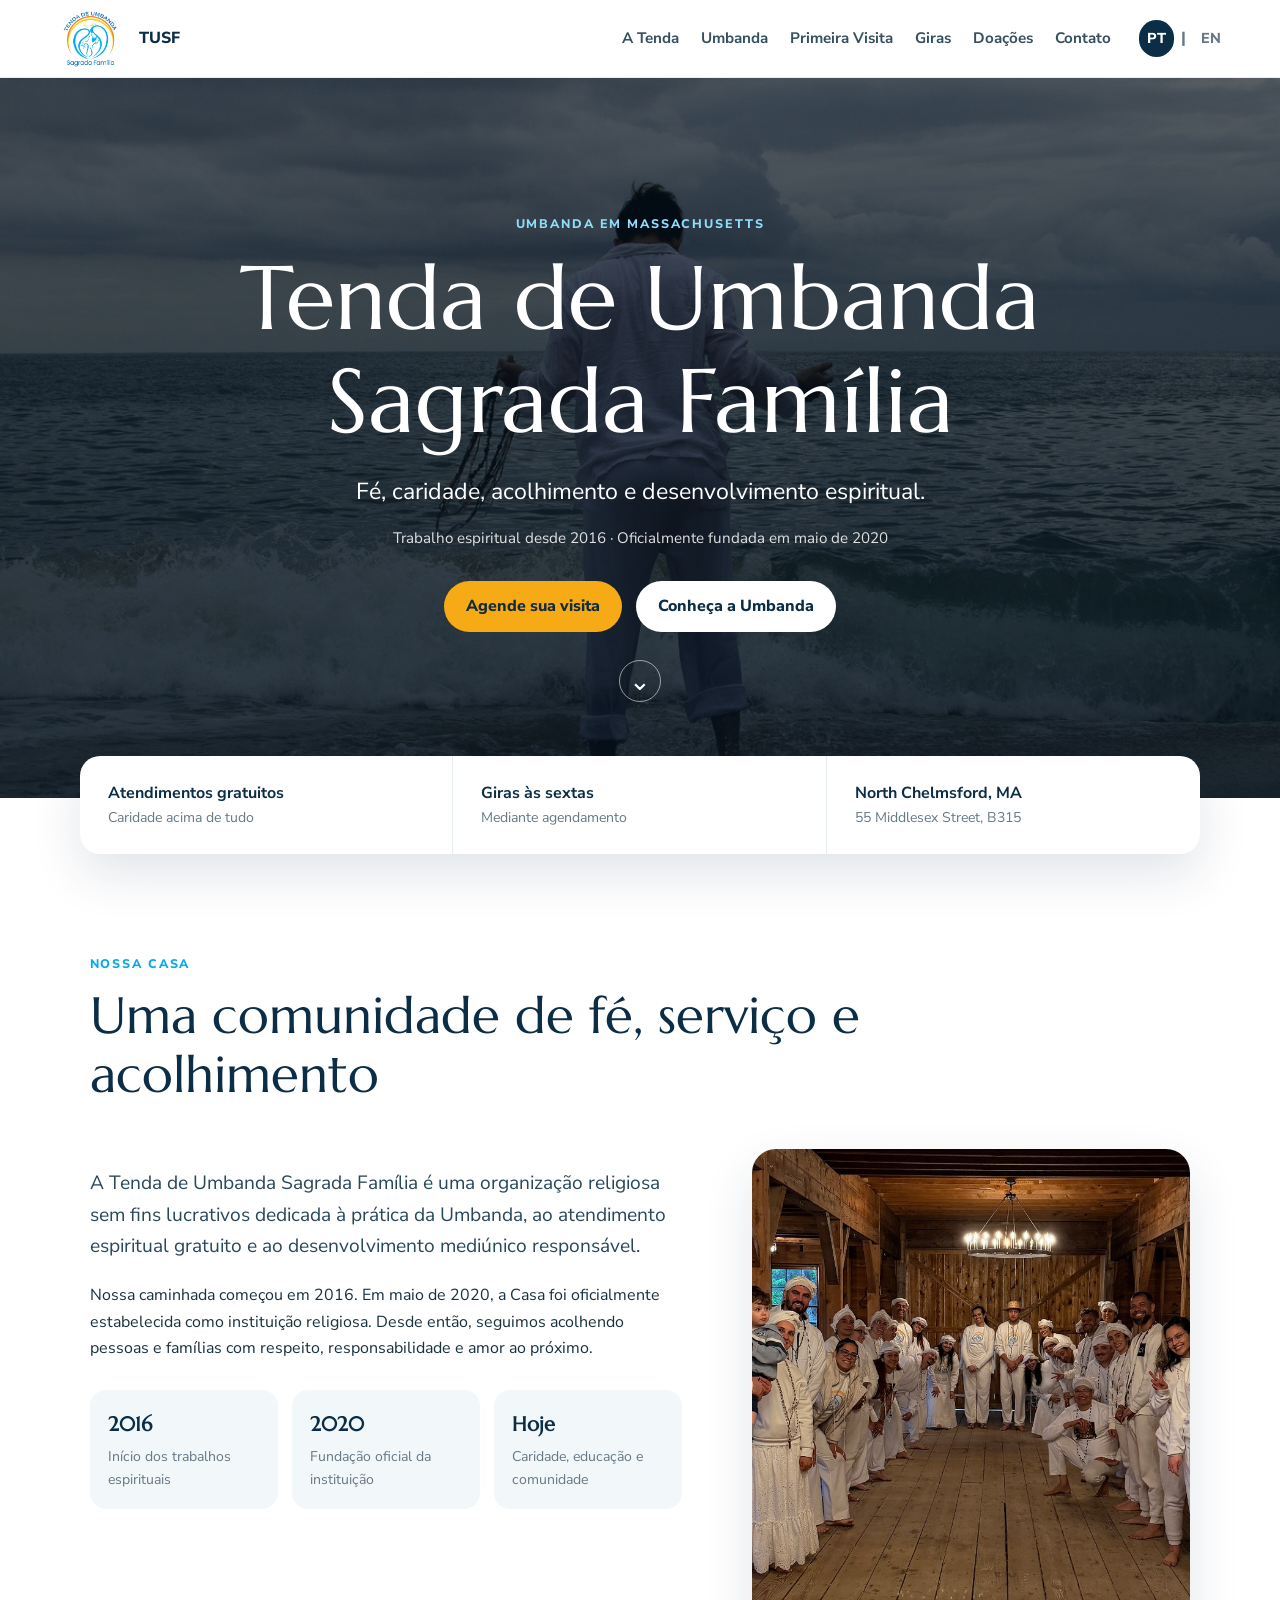
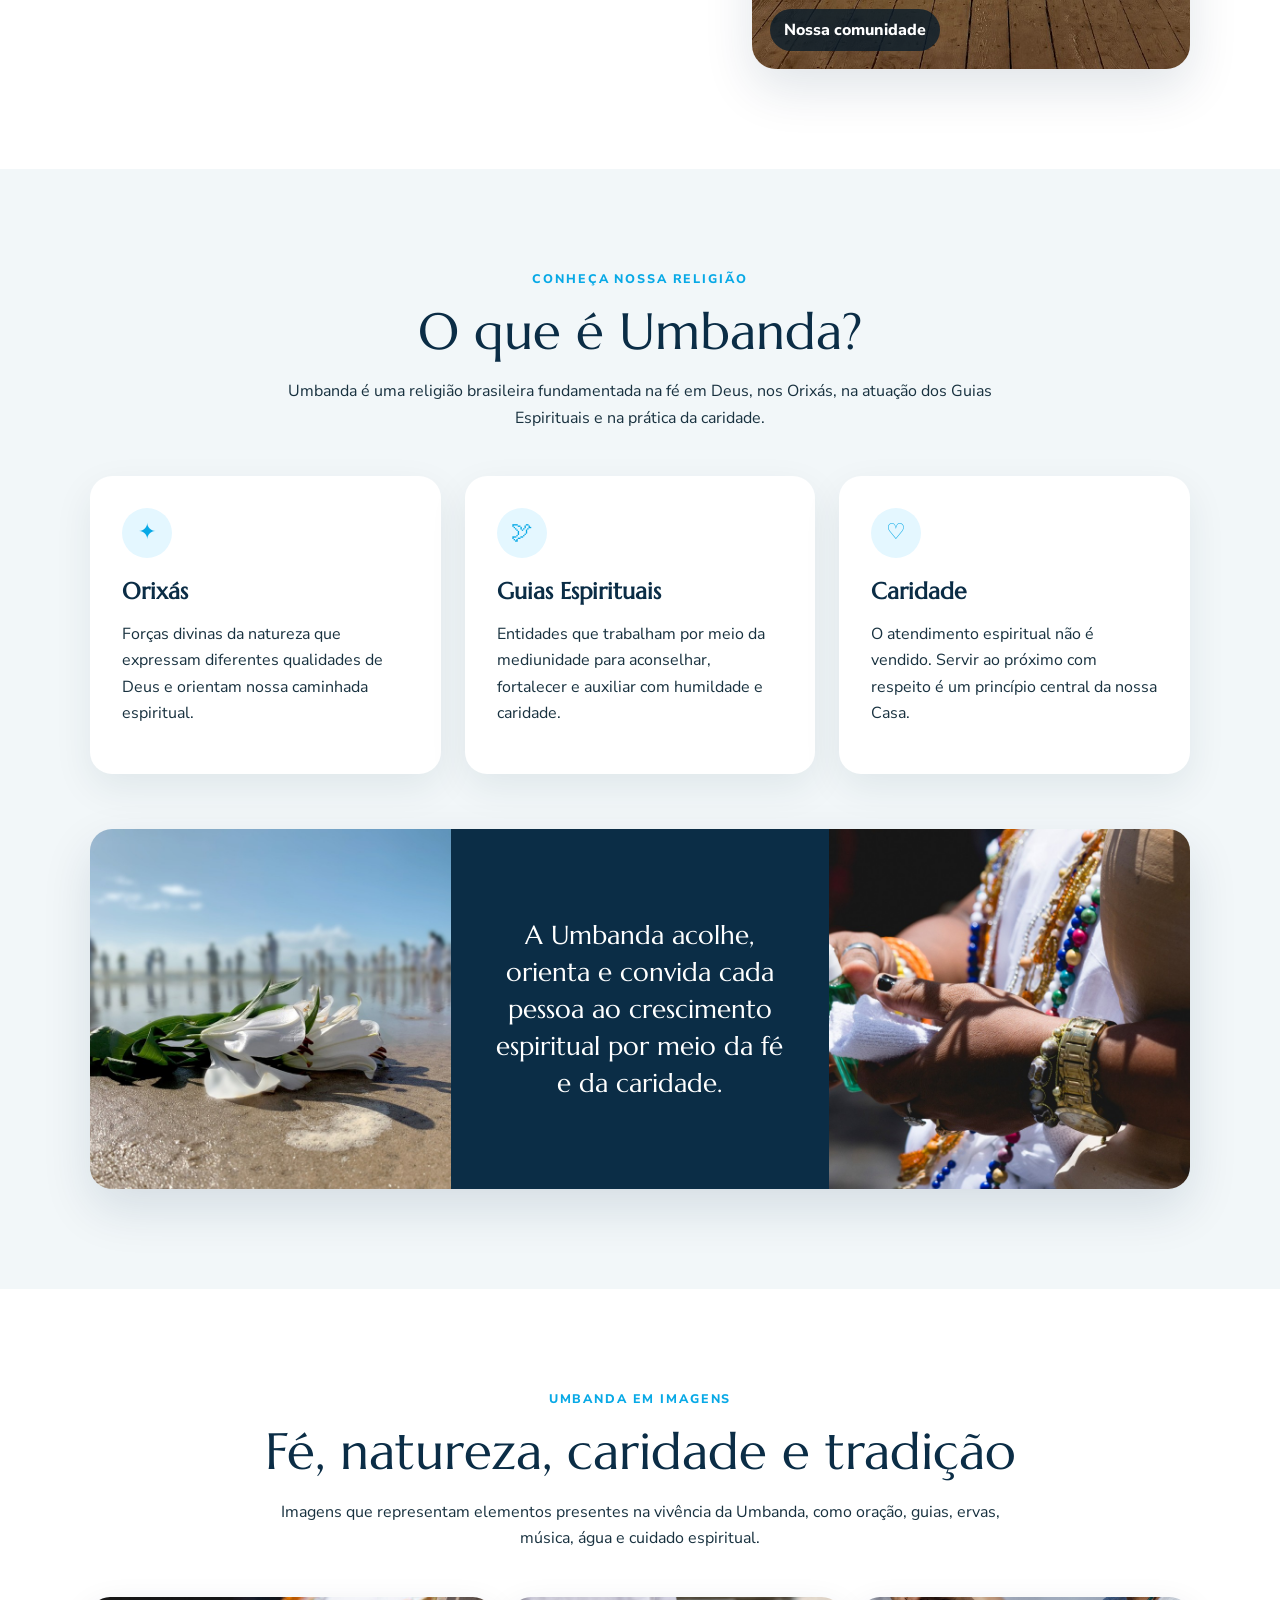
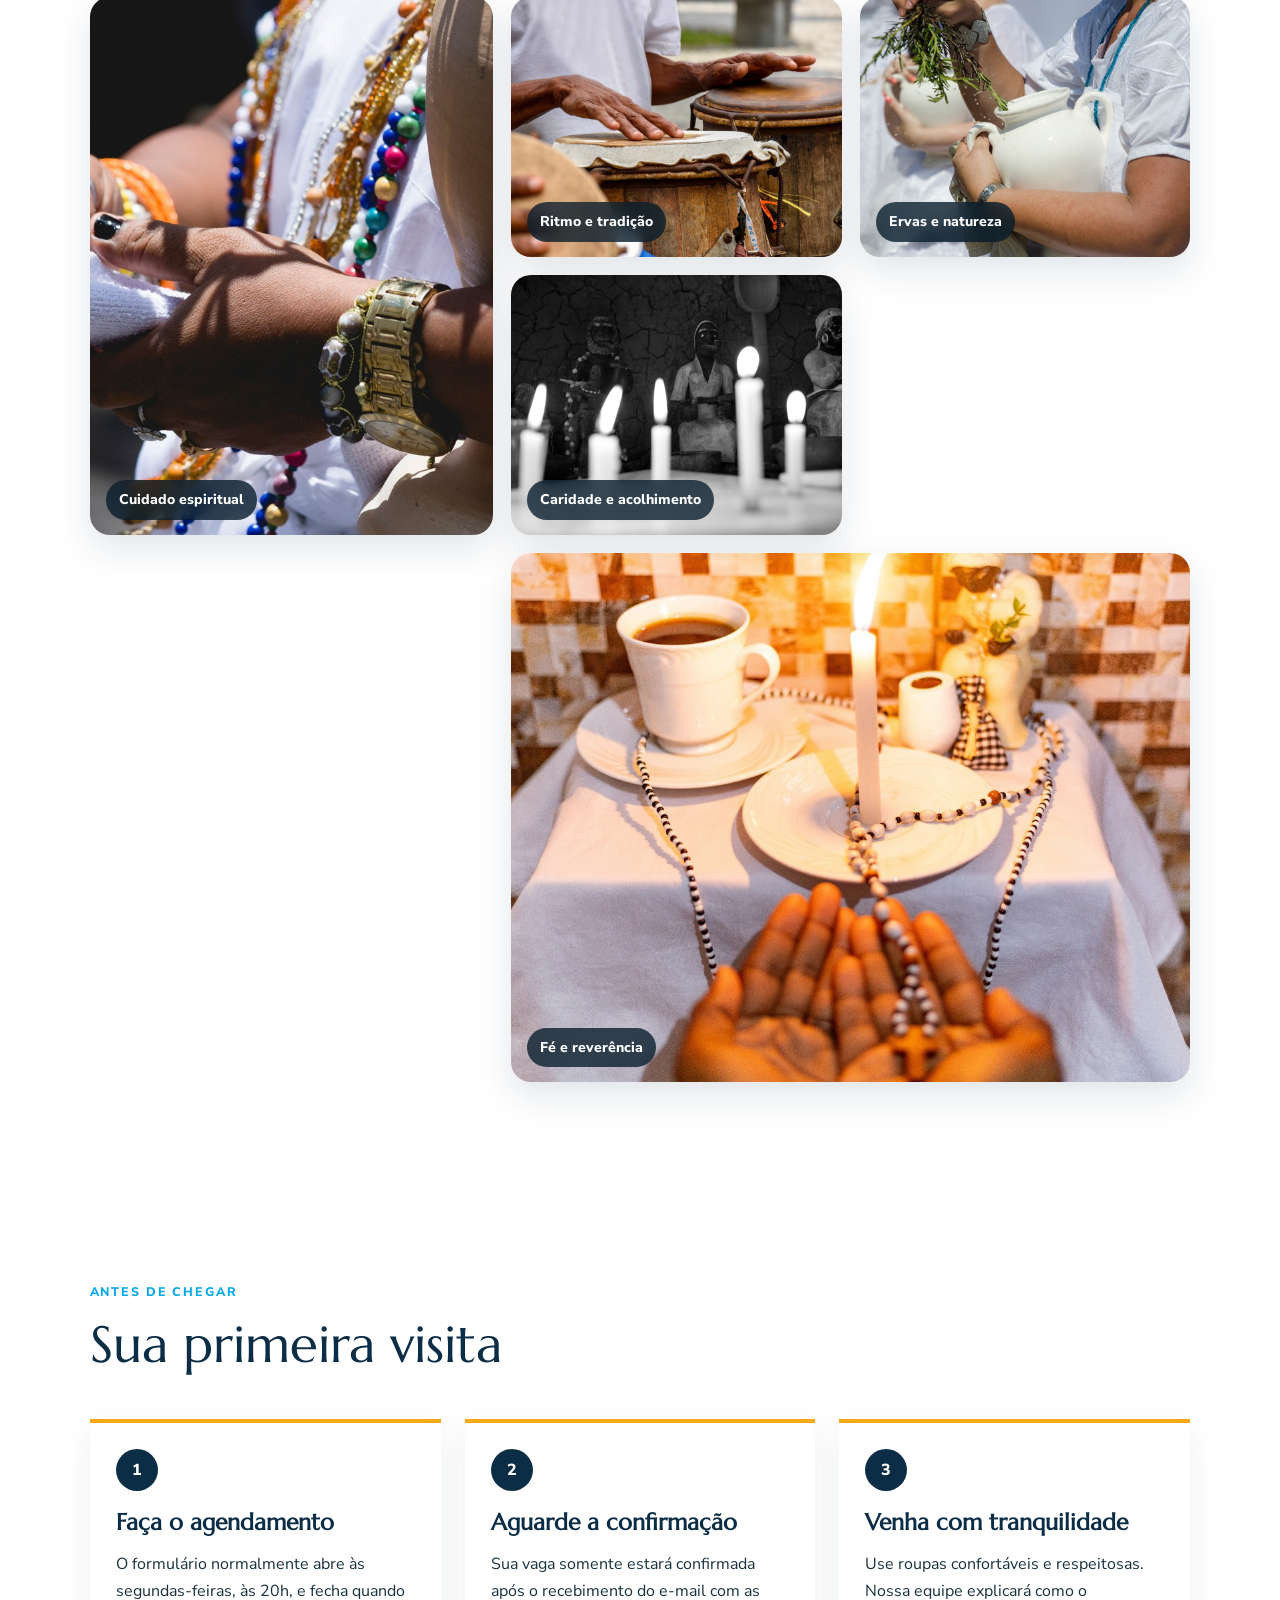
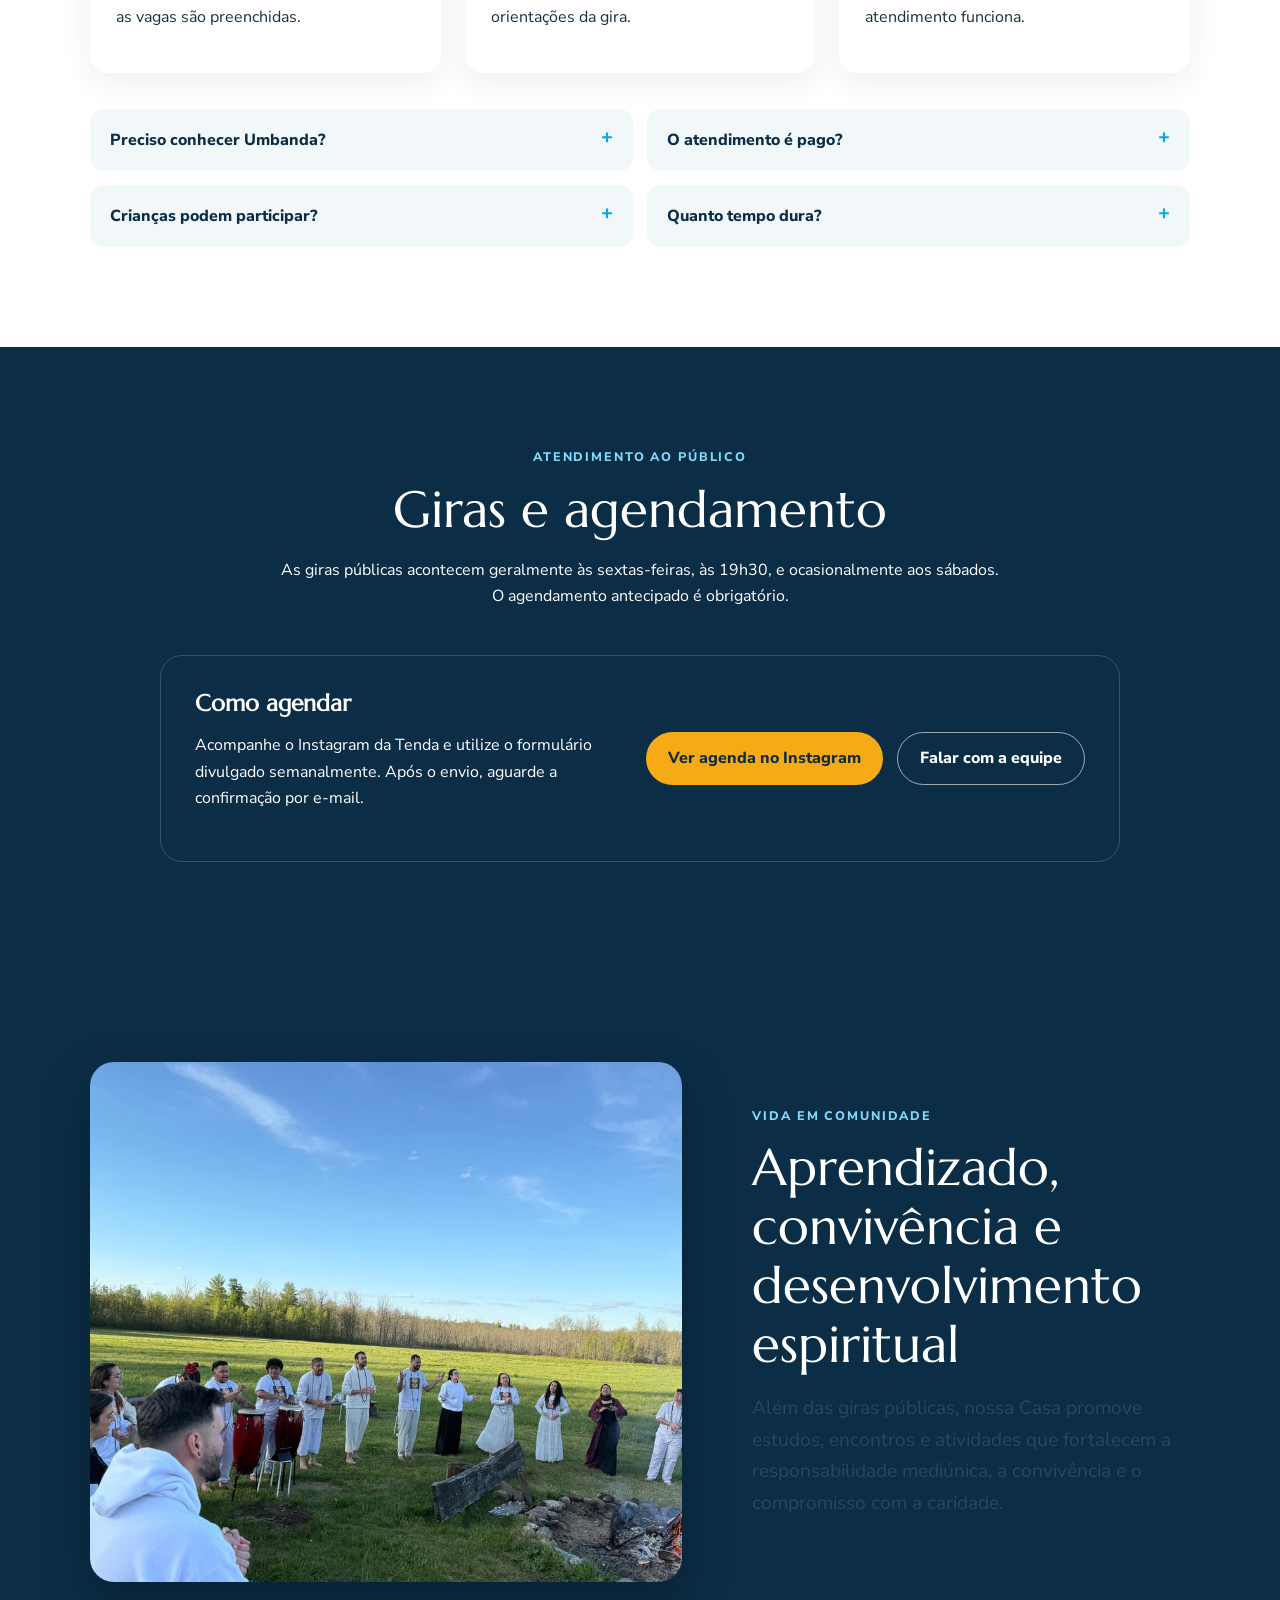
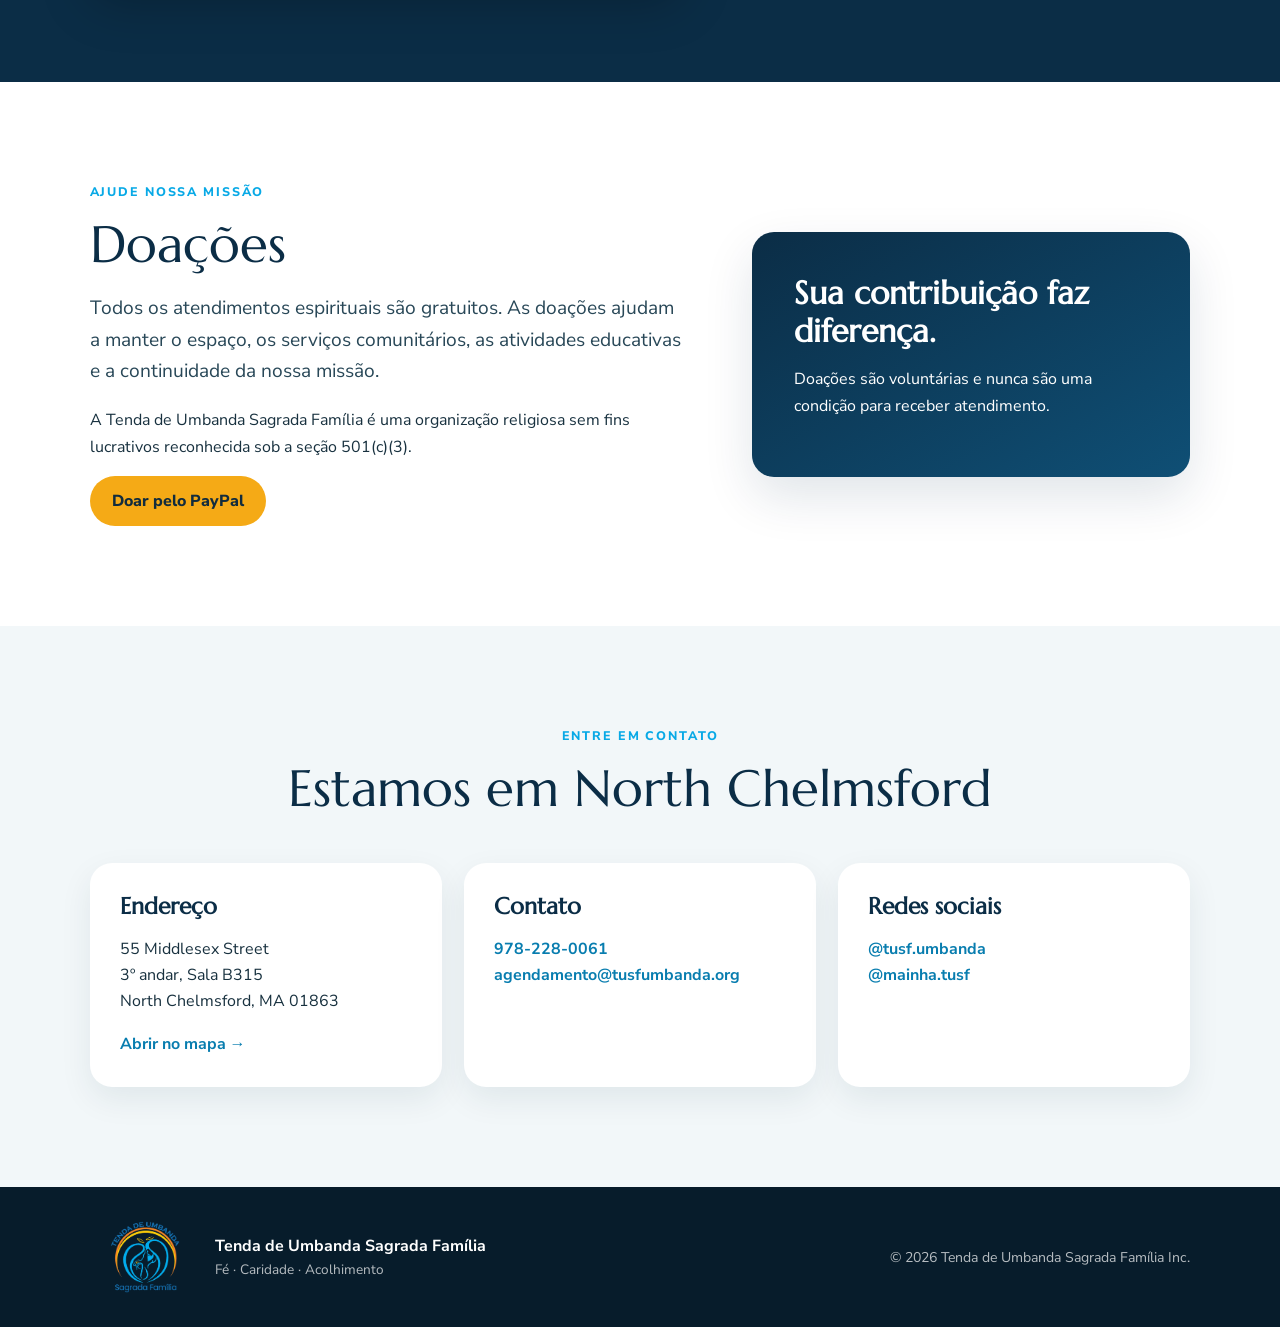
==== commit e6eba1e3: "Add files via upload" ====
--- a/index.html
+++ b/index.html
@@ -12,10 +12,10 @@
   <meta property="og:description" content="Fé, caridade, acolhimento e desenvolvimento espiritual em North Chelmsford, Massachusetts.">
   <meta property="og:type" content="website">
   <meta property="og:url" content="https://www.tusfumbanda.org/">
-  <meta property="og:image" content="https://www.tusfumbanda.org/assets/hero-v5.jpg">
+  <meta property="og:image" content="https://www.tusfumbanda.org/hero-v5.jpg">
   <meta name="twitter:card" content="summary_large_image">
   <link rel="canonical" href="https://www.tusfumbanda.org/">
-  <link rel="icon" href="assets/tusf-logo-clean.png">
+  <link rel="icon" href="tusf-logo-clean.png">
   <link rel="preconnect" href="https://fonts.googleapis.com">
   <link rel="preconnect" href="https://fonts.gstatic.com" crossorigin>
   <link href="https://fonts.googleapis.com/css2?family=Marcellus&family=Nunito+Sans:wght@400;600;700;800&display=swap" rel="stylesheet">
@@ -27,7 +27,7 @@
     "@type": "ReligiousOrganization",
     "name": "Tenda de Umbanda Sagrada Família",
     "url": "https://www.tusfumbanda.org/",
-    "logo": "https://www.tusfumbanda.org/assets/tusf-logo-clean.png",
+    "logo": "https://www.tusfumbanda.org/tusf-logo-clean.png",
     "foundingDate": "2020-05",
     "address": {
       "@type": "PostalAddress",
@@ -50,7 +50,7 @@
 <body>
   <header class="site-header">
     <a class="brand" href="#inicio" aria-label="TUSF">
-      <img src="assets/tusf-logo-clean.png" alt="Logo da Tenda de Umbanda Sagrada Família">
+      <img src="tusf-logo-clean.png" alt="Logo da Tenda de Umbanda Sagrada Família">
       <span>TUSF</span>
     </a>
     <button class="menu-toggle" aria-label="Abrir menu" aria-expanded="false">☰</button>
@@ -107,7 +107,7 @@
           </div>
         </div>
         <figure class="story-photo">
-          <img loading="lazy" decoding="async" src="assets/community.jpg" alt="Comunidade da Tenda de Umbanda Sagrada Família">
+          <img loading="lazy" decoding="async" src="community.jpg" alt="Comunidade da Tenda de Umbanda Sagrada Família">
           <figcaption data-pt="Nossa comunidade" data-en="Our community">Nossa comunidade</figcaption>
         </figure>
       </div>
@@ -125,11 +125,11 @@
         <article class="card"><div class="icon">♡</div><h3 data-pt="Caridade" data-en="Charity">Caridade</h3><p data-pt="O atendimento espiritual não é vendido. Servir ao próximo com respeito é um princípio central da nossa Casa." data-en="Spiritual assistance is not sold. Serving others with respect is a central principle of our temple.">O atendimento espiritual não é vendido. Servir ao próximo com respeito é um princípio central da nossa Casa.</p></article>
       </div>
       <div class="photo-strip">
-        <img loading="lazy" decoding="async" src="assets/gallery-candles.jpg" alt="Velas em ambiente de oração">
+        <img loading="lazy" decoding="async" src="gallery-candles.jpg" alt="Velas em ambiente de oração">
         <div class="photo-quote">
           <blockquote data-pt="A Umbanda acolhe, orienta e convida cada pessoa ao crescimento espiritual por meio da fé e da caridade." data-en="Umbanda welcomes, guides, and invites each person toward spiritual growth through faith and charity.">A Umbanda acolhe, orienta e convida cada pessoa ao crescimento espiritual por meio da fé e da caridade.</blockquote>
         </div>
-        <img loading="lazy" decoding="async" src="assets/gallery-ritual.jpg" alt="Mãos durante um gesto de cuidado espiritual">
+        <img loading="lazy" decoding="async" src="gallery-ritual.jpg" alt="Mãos durante um gesto de cuidado espiritual">
       </div>
     </section>
 
@@ -142,11 +142,11 @@
         <p data-pt="Imagens que representam elementos presentes na vivência da Umbanda, como oração, guias, ervas, música, água e cuidado espiritual." data-en="Images representing elements found in Umbanda, including prayer, sacred beads, herbs, music, water, and spiritual care.">Imagens que representam elementos presentes na vivência da Umbanda, como oração, guias, ervas, música, água e cuidado espiritual.</p>
       </div>
       <div class="gallery-grid-v3">
-        <figure class="tall"><img loading="lazy" decoding="async" src="assets/gallery-ritual.jpg" alt="Preparação ritual e guias"><figcaption data-pt="Cuidado espiritual" data-en="Spiritual care">Cuidado espiritual</figcaption></figure>
-        <figure><img loading="lazy" decoding="async" src="assets/gallery-drums.jpg" alt="Mãos tocando atabaques"><figcaption data-pt="Ritmo e tradição" data-en="Rhythm and tradition">Ritmo e tradição</figcaption></figure>
-        <figure><img loading="lazy" decoding="async" src="assets/gallery-herbs.jpg" alt="Ervas em recipiente branco"><figcaption data-pt="Ervas e natureza" data-en="Herbs and nature">Ervas e natureza</figcaption></figure>
-        <figure><img loading="lazy" decoding="async" src="assets/gallery-care.jpg" alt="Mãos em gesto de cuidado"><figcaption data-pt="Caridade e acolhimento" data-en="Charity and welcome">Caridade e acolhimento</figcaption></figure>
-        <figure class="wide"><img loading="lazy" decoding="async" src="assets/gallery-altar.jpg" alt="Velas e elementos de um altar"><figcaption data-pt="Fé e reverência" data-en="Faith and reverence">Fé e reverência</figcaption></figure>
+        <figure class="tall"><img loading="lazy" decoding="async" src="gallery-ritual.jpg" alt="Preparação ritual e guias"><figcaption data-pt="Cuidado espiritual" data-en="Spiritual care">Cuidado espiritual</figcaption></figure>
+        <figure><img loading="lazy" decoding="async" src="gallery-drums.jpg" alt="Mãos tocando atabaques"><figcaption data-pt="Ritmo e tradição" data-en="Rhythm and tradition">Ritmo e tradição</figcaption></figure>
+        <figure><img loading="lazy" decoding="async" src="gallery-herbs.jpg" alt="Ervas em recipiente branco"><figcaption data-pt="Ervas e natureza" data-en="Herbs and nature">Ervas e natureza</figcaption></figure>
+        <figure><img loading="lazy" decoding="async" src="gallery-care.jpg" alt="Mãos em gesto de cuidado"><figcaption data-pt="Caridade e acolhimento" data-en="Charity and welcome">Caridade e acolhimento</figcaption></figure>
+        <figure class="wide"><img loading="lazy" decoding="async" src="gallery-altar.jpg" alt="Velas e elementos de um altar"><figcaption data-pt="Fé e reverência" data-en="Faith and reverence">Fé e reverência</figcaption></figure>
       </div>
     </section>
 
@@ -180,7 +180,7 @@
     <section class="section community-section reveal" id="comunidade">
       <div class="two-column community-layout">
         <figure class="community-photo">
-          <img loading="lazy" decoding="async" src="assets/community-fire.jpg" alt="Comunidade reunida ao redor do fogo">
+          <img loading="lazy" decoding="async" src="community-fire.jpg" alt="Comunidade reunida ao redor do fogo">
         </figure>
         <div>
           <p class="eyebrow" data-pt="Vida em comunidade" data-en="Community life">Vida em comunidade</p>
@@ -208,7 +208,7 @@
   </main>
 
   <footer>
-    <div class="footer-brand"><img src="assets/tusf-logo-clean.png" alt=""><div><strong>Tenda de Umbanda Sagrada Família</strong><span data-pt="Fé · Caridade · Acolhimento" data-en="Faith · Charity · Welcome">Fé · Caridade · Acolhimento</span></div></div>
+    <div class="footer-brand"><img src="tusf-logo-clean.png" alt=""><div><strong>Tenda de Umbanda Sagrada Família</strong><span data-pt="Fé · Caridade · Acolhimento" data-en="Faith · Charity · Welcome">Fé · Caridade · Acolhimento</span></div></div>
     <p>© <span id="year"></span> Tenda de Umbanda Sagrada Família Inc.</p>
   </footer>
   <script src="script.js"></script>
--- a/styles.css
+++ b/styles.css
@@ -1,4 +1,4 @@
-:root{--navy:#0b2d46;--blue:#08a9e6;--gold:#f5aa16;--ink:#18313f;--soft:#f2f7f9;--white:#fff;--muted:#667985;--radius:22px;--shadow:0 20px 50px rgba(11,45,70,.12)}*{box-sizing:border-box}html{scroll-behavior:smooth}body{margin:0;font-family:'Nunito Sans',sans-serif;color:var(--ink);background:#fff;line-height:1.65}img{max-width:100%;display:block}a{color:inherit}.site-header{height:78px;position:sticky;top:0;z-index:1000;display:flex;align-items:center;gap:28px;padding:10px clamp(18px,4vw,60px);background:rgba(255,255,255,.96);backdrop-filter:blur(14px);border-bottom:1px solid rgba(11,45,70,.08)}.brand{display:flex;align-items:center;gap:10px;text-decoration:none;font-weight:800;color:var(--navy)}.brand img{width:78px;height:56px;object-fit:contain}.main-nav{margin-left:auto;display:flex;align-items:center;gap:22px}.main-nav a{text-decoration:none;font-size:.95rem;font-weight:700;color:#35505e}.main-nav a:hover{color:var(--blue)}.language-toggle,.menu-toggle{border:0;background:var(--navy);color:#fff;border-radius:999px;font-weight:800;cursor:pointer}.language-toggle{padding:10px 14px}.menu-toggle{display:none;font-size:1.25rem;padding:8px 12px}.hero{min-height:720px;display:grid;place-items:center;text-align:center;color:#fff;background-image:linear-gradient(rgba(5,22,36,.48),rgba(5,22,36,.72)),url('assets/hero-v5.jpg');background-size:cover;background-position:center;padding:90px 20px 70px}.hero-content{max-width:960px}.hero-logo{width:min(330px,70vw);height:auto;object-fit:contain;margin:0 auto 22px;filter:drop-shadow(0 14px 30px rgba(0,0,0,.22))}.eyebrow{text-transform:uppercase;letter-spacing:.15em;font-size:.78rem;font-weight:800;color:var(--blue);margin:0 0 12px}.hero .eyebrow{color:#8fddfb}h1,h2,h3{font-family:'Marcellus',serif;line-height:1.15;margin-top:0}h1{font-size:clamp(2.8rem,7vw,5.8rem);margin-bottom:20px;font-weight:400}h2{font-size:clamp(2rem,4vw,3.55rem);color:var(--navy);margin-bottom:18px;font-weight:400}h3{font-size:1.45rem;color:var(--navy);margin-bottom:10px}.hero-subtitle{font-size:clamp(1.15rem,2.3vw,1.45rem);max-width:740px;margin:0 auto 10px}.history-note{font-size:.95rem;opacity:.86;margin-bottom:30px}.hero-actions,.gira-actions{display:flex;gap:14px;justify-content:center;flex-wrap:wrap}.button{display:inline-flex;align-items:center;justify-content:center;min-height:50px;padding:12px 22px;border-radius:999px;text-decoration:none;font-weight:800;transition:.2s ease}.button:hover{transform:translateY(-2px)}.button.primary{background:var(--gold);color:#122c3d}.button.secondary{background:#fff;color:var(--navy)}.button.outline{border:1px solid rgba(255,255,255,.6);color:#fff}.quick-info{display:grid;grid-template-columns:repeat(3,1fr);max-width:1120px;margin:-42px auto 0;background:#fff;border-radius:20px;box-shadow:var(--shadow);position:relative;z-index:5}.quick-info div{padding:24px 28px;border-right:1px solid #e7eef1}.quick-info div:last-child{border-right:0}.quick-info strong,.quick-info span{display:block}.quick-info strong{color:var(--navy)}.quick-info span{font-size:.88rem;color:var(--muted)}.section{padding:100px clamp(20px,7vw,110px)}.section.soft{background:var(--soft)}.section.dark{background:var(--navy);color:#fff}.section.dark h2,.section.dark h3{color:#fff}.section.dark .eyebrow{color:#83d9fb}.section-heading{max-width:820px;margin-bottom:45px}.section-heading.centered{text-align:center;margin-left:auto;margin-right:auto}.section-heading.centered p{max-width:720px;margin-left:auto;margin-right:auto}.lead{font-size:1.2rem;color:#294858}.two-column{display:grid;grid-template-columns:1.15fr .85fr;gap:70px;align-items:center}.timeline-card{background:var(--navy);padding:24px 30px;border-radius:var(--radius);color:#fff;box-shadow:var(--shadow)}.timeline-card div{display:grid;grid-template-columns:90px 1fr;gap:20px;padding:20px 0;border-bottom:1px solid rgba(255,255,255,.13)}.timeline-card div:last-child{border-bottom:0}.timeline-card span{font-family:'Marcellus',serif;font-size:1.5rem;color:var(--gold)}.timeline-card p{margin:0}.cards{display:grid;grid-template-columns:repeat(3,1fr);gap:24px}.card{background:#fff;border-radius:var(--radius);padding:32px;box-shadow:0 14px 38px rgba(11,45,70,.08)}.icon{width:50px;height:50px;border-radius:50%;display:grid;place-items:center;background:#e4f7ff;color:var(--blue);font-size:1.35rem;margin-bottom:20px}.photo-strip{display:grid;grid-template-columns:1fr 1.05fr 1fr;margin-top:55px;min-height:360px;border-radius:var(--radius);overflow:hidden;box-shadow:var(--shadow)}.photo-strip img{width:100%;height:100%;object-fit:cover}.photo-quote{display:grid;place-items:center;padding:40px;background:var(--navy);color:#fff}blockquote{font-family:'Marcellus',serif;font-size:clamp(1.35rem,2vw,2rem);margin:0;text-align:center;line-height:1.45}.steps{display:grid;grid-template-columns:repeat(3,1fr);gap:24px}.steps article{border-top:4px solid var(--gold);padding:26px;background:#fff;box-shadow:0 10px 30px rgba(11,45,70,.07);border-radius:0 0 18px 18px}.steps span{display:inline-grid;place-items:center;width:42px;height:42px;border-radius:50%;background:var(--navy);color:#fff;font-weight:800;margin-bottom:18px}.faq-grid{display:grid;grid-template-columns:1fr 1fr;gap:14px;margin-top:36px}details{background:var(--soft);padding:18px 20px;border-radius:14px}summary{cursor:pointer;font-weight:800;color:var(--navy)}details p{margin-bottom:0}.gira-panel{max-width:960px;margin:0 auto;border:1px solid rgba(255,255,255,.18);border-radius:var(--radius);padding:34px;display:grid;grid-template-columns:1fr auto;gap:30px;align-items:center}.gira-actions{justify-content:flex-end}.donation-note{background:linear-gradient(150deg,#0b2d46,#0f4f75);color:#fff;border-radius:var(--radius);padding:42px;box-shadow:var(--shadow)}.donation-note strong{font-family:'Marcellus',serif;font-size:2rem;line-height:1.2;display:block;margin-bottom:15px}.contact-grid{display:grid;grid-template-columns:repeat(3,1fr);gap:22px}.contact-grid article{background:#fff;border-radius:var(--radius);padding:30px;box-shadow:0 12px 32px rgba(11,45,70,.08)}.contact-grid a{color:#087daf;font-weight:700;text-decoration:none}footer{padding:34px clamp(20px,7vw,110px);background:#071c2b;color:#fff;display:flex;justify-content:space-between;gap:20px;align-items:center}.footer-brand{display:flex;gap:15px;align-items:center}.footer-brand img{width:110px;height:72px;object-fit:contain}.footer-brand strong,.footer-brand span{display:block}.footer-brand span{opacity:.7;font-size:.85rem}footer p{margin:0;opacity:.7;font-size:.88rem}@media(max-width:900px){.menu-toggle{display:block;margin-left:auto}.main-nav{display:none;position:absolute;top:78px;left:0;right:0;background:#fff;padding:18px 24px;box-shadow:0 18px 35px rgba(0,0,0,.12);flex-direction:column;align-items:flex-start}.main-nav.open{display:flex}.quick-info{grid-template-columns:1fr;margin:-28px 18px 0}.quick-info div{border-right:0;border-bottom:1px solid #e7eef1}.two-column,.cards,.steps,.contact-grid,.photo-strip,.gira-panel{grid-template-columns:1fr}.photo-strip img{height:260px}.gira-actions{justify-content:flex-start}}@media(max-width:600px){.site-header{padding:10px 14px;gap:10px}.brand span{display:none}.hero{min-height:680px;padding-top:70px}.hero-logo{width:min(260px,78vw);height:auto}.section{padding:72px 20px}.faq-grid{grid-template-columns:1fr}footer{flex-direction:column;align-items:flex-start}}
+:root{--navy:#0b2d46;--blue:#08a9e6;--gold:#f5aa16;--ink:#18313f;--soft:#f2f7f9;--white:#fff;--muted:#667985;--radius:22px;--shadow:0 20px 50px rgba(11,45,70,.12)}*{box-sizing:border-box}html{scroll-behavior:smooth}body{margin:0;font-family:'Nunito Sans',sans-serif;color:var(--ink);background:#fff;line-height:1.65}img{max-width:100%;display:block}a{color:inherit}.site-header{height:78px;position:sticky;top:0;z-index:1000;display:flex;align-items:center;gap:28px;padding:10px clamp(18px,4vw,60px);background:rgba(255,255,255,.96);backdrop-filter:blur(14px);border-bottom:1px solid rgba(11,45,70,.08)}.brand{display:flex;align-items:center;gap:10px;text-decoration:none;font-weight:800;color:var(--navy)}.brand img{width:78px;height:56px;object-fit:contain}.main-nav{margin-left:auto;display:flex;align-items:center;gap:22px}.main-nav a{text-decoration:none;font-size:.95rem;font-weight:700;color:#35505e}.main-nav a:hover{color:var(--blue)}.language-toggle,.menu-toggle{border:0;background:var(--navy);color:#fff;border-radius:999px;font-weight:800;cursor:pointer}.language-toggle{padding:10px 14px}.menu-toggle{display:none;font-size:1.25rem;padding:8px 12px}.hero{min-height:720px;display:grid;place-items:center;text-align:center;color:#fff;background-image:linear-gradient(rgba(5,22,36,.48),rgba(5,22,36,.72)),url('hero-v5.jpg');background-size:cover;background-position:center;padding:90px 20px 70px}.hero-content{max-width:960px}.hero-logo{width:min(330px,70vw);height:auto;object-fit:contain;margin:0 auto 22px;filter:drop-shadow(0 14px 30px rgba(0,0,0,.22))}.eyebrow{text-transform:uppercase;letter-spacing:.15em;font-size:.78rem;font-weight:800;color:var(--blue);margin:0 0 12px}.hero .eyebrow{color:#8fddfb}h1,h2,h3{font-family:'Marcellus',serif;line-height:1.15;margin-top:0}h1{font-size:clamp(2.8rem,7vw,5.8rem);margin-bottom:20px;font-weight:400}h2{font-size:clamp(2rem,4vw,3.55rem);color:var(--navy);margin-bottom:18px;font-weight:400}h3{font-size:1.45rem;color:var(--navy);margin-bottom:10px}.hero-subtitle{font-size:clamp(1.15rem,2.3vw,1.45rem);max-width:740px;margin:0 auto 10px}.history-note{font-size:.95rem;opacity:.86;margin-bottom:30px}.hero-actions,.gira-actions{display:flex;gap:14px;justify-content:center;flex-wrap:wrap}.button{display:inline-flex;align-items:center;justify-content:center;min-height:50px;padding:12px 22px;border-radius:999px;text-decoration:none;font-weight:800;transition:.2s ease}.button:hover{transform:translateY(-2px)}.button.primary{background:var(--gold);color:#122c3d}.button.secondary{background:#fff;color:var(--navy)}.button.outline{border:1px solid rgba(255,255,255,.6);color:#fff}.quick-info{display:grid;grid-template-columns:repeat(3,1fr);max-width:1120px;margin:-42px auto 0;background:#fff;border-radius:20px;box-shadow:var(--shadow);position:relative;z-index:5}.quick-info div{padding:24px 28px;border-right:1px solid #e7eef1}.quick-info div:last-child{border-right:0}.quick-info strong,.quick-info span{display:block}.quick-info strong{color:var(--navy)}.quick-info span{font-size:.88rem;color:var(--muted)}.section{padding:100px clamp(20px,7vw,110px)}.section.soft{background:var(--soft)}.section.dark{background:var(--navy);color:#fff}.section.dark h2,.section.dark h3{color:#fff}.section.dark .eyebrow{color:#83d9fb}.section-heading{max-width:820px;margin-bottom:45px}.section-heading.centered{text-align:center;margin-left:auto;margin-right:auto}.section-heading.centered p{max-width:720px;margin-left:auto;margin-right:auto}.lead{font-size:1.2rem;color:#294858}.two-column{display:grid;grid-template-columns:1.15fr .85fr;gap:70px;align-items:center}.timeline-card{background:var(--navy);padding:24px 30px;border-radius:var(--radius);color:#fff;box-shadow:var(--shadow)}.timeline-card div{display:grid;grid-template-columns:90px 1fr;gap:20px;padding:20px 0;border-bottom:1px solid rgba(255,255,255,.13)}.timeline-card div:last-child{border-bottom:0}.timeline-card span{font-family:'Marcellus',serif;font-size:1.5rem;color:var(--gold)}.timeline-card p{margin:0}.cards{display:grid;grid-template-columns:repeat(3,1fr);gap:24px}.card{background:#fff;border-radius:var(--radius);padding:32px;box-shadow:0 14px 38px rgba(11,45,70,.08)}.icon{width:50px;height:50px;border-radius:50%;display:grid;place-items:center;background:#e4f7ff;color:var(--blue);font-size:1.35rem;margin-bottom:20px}.photo-strip{display:grid;grid-template-columns:1fr 1.05fr 1fr;margin-top:55px;min-height:360px;border-radius:var(--radius);overflow:hidden;box-shadow:var(--shadow)}.photo-strip img{width:100%;height:100%;object-fit:cover}.photo-quote{display:grid;place-items:center;padding:40px;background:var(--navy);color:#fff}blockquote{font-family:'Marcellus',serif;font-size:clamp(1.35rem,2vw,2rem);margin:0;text-align:center;line-height:1.45}.steps{display:grid;grid-template-columns:repeat(3,1fr);gap:24px}.steps article{border-top:4px solid var(--gold);padding:26px;background:#fff;box-shadow:0 10px 30px rgba(11,45,70,.07);border-radius:0 0 18px 18px}.steps span{display:inline-grid;place-items:center;width:42px;height:42px;border-radius:50%;background:var(--navy);color:#fff;font-weight:800;margin-bottom:18px}.faq-grid{display:grid;grid-template-columns:1fr 1fr;gap:14px;margin-top:36px}details{background:var(--soft);padding:18px 20px;border-radius:14px}summary{cursor:pointer;font-weight:800;color:var(--navy)}details p{margin-bottom:0}.gira-panel{max-width:960px;margin:0 auto;border:1px solid rgba(255,255,255,.18);border-radius:var(--radius);padding:34px;display:grid;grid-template-columns:1fr auto;gap:30px;align-items:center}.gira-actions{justify-content:flex-end}.donation-note{background:linear-gradient(150deg,#0b2d46,#0f4f75);color:#fff;border-radius:var(--radius);padding:42px;box-shadow:var(--shadow)}.donation-note strong{font-family:'Marcellus',serif;font-size:2rem;line-height:1.2;display:block;margin-bottom:15px}.contact-grid{display:grid;grid-template-columns:repeat(3,1fr);gap:22px}.contact-grid article{background:#fff;border-radius:var(--radius);padding:30px;box-shadow:0 12px 32px rgba(11,45,70,.08)}.contact-grid a{color:#087daf;font-weight:700;text-decoration:none}footer{padding:34px clamp(20px,7vw,110px);background:#071c2b;color:#fff;display:flex;justify-content:space-between;gap:20px;align-items:center}.footer-brand{display:flex;gap:15px;align-items:center}.footer-brand img{width:110px;height:72px;object-fit:contain}.footer-brand strong,.footer-brand span{display:block}.footer-brand span{opacity:.7;font-size:.85rem}footer p{margin:0;opacity:.7;font-size:.88rem}@media(max-width:900px){.menu-toggle{display:block;margin-left:auto}.main-nav{display:none;position:absolute;top:78px;left:0;right:0;background:#fff;padding:18px 24px;box-shadow:0 18px 35px rgba(0,0,0,.12);flex-direction:column;align-items:flex-start}.main-nav.open{display:flex}.quick-info{grid-template-columns:1fr;margin:-28px 18px 0}.quick-info div{border-right:0;border-bottom:1px solid #e7eef1}.two-column,.cards,.steps,.contact-grid,.photo-strip,.gira-panel{grid-template-columns:1fr}.photo-strip img{height:260px}.gira-actions{justify-content:flex-start}}@media(max-width:600px){.site-header{padding:10px 14px;gap:10px}.brand span{display:none}.hero{min-height:680px;padding-top:70px}.hero-logo{width:min(260px,78vw);height:auto}.section{padding:72px 20px}.faq-grid{grid-template-columns:1fr}footer{flex-direction:column;align-items:flex-start}}
 .gallery-section{background:#fff}
 .gallery-grid{display:grid;grid-template-columns:1.2fr .8fr .8fr;grid-template-rows:280px 280px;gap:18px;max-width:1180px;margin:0 auto}
 .gallery-grid figure{position:relative;margin:0;border-radius:20px;overflow:hidden;box-shadow:0 14px 36px rgba(11,45,70,.12);background:#0b2d46}
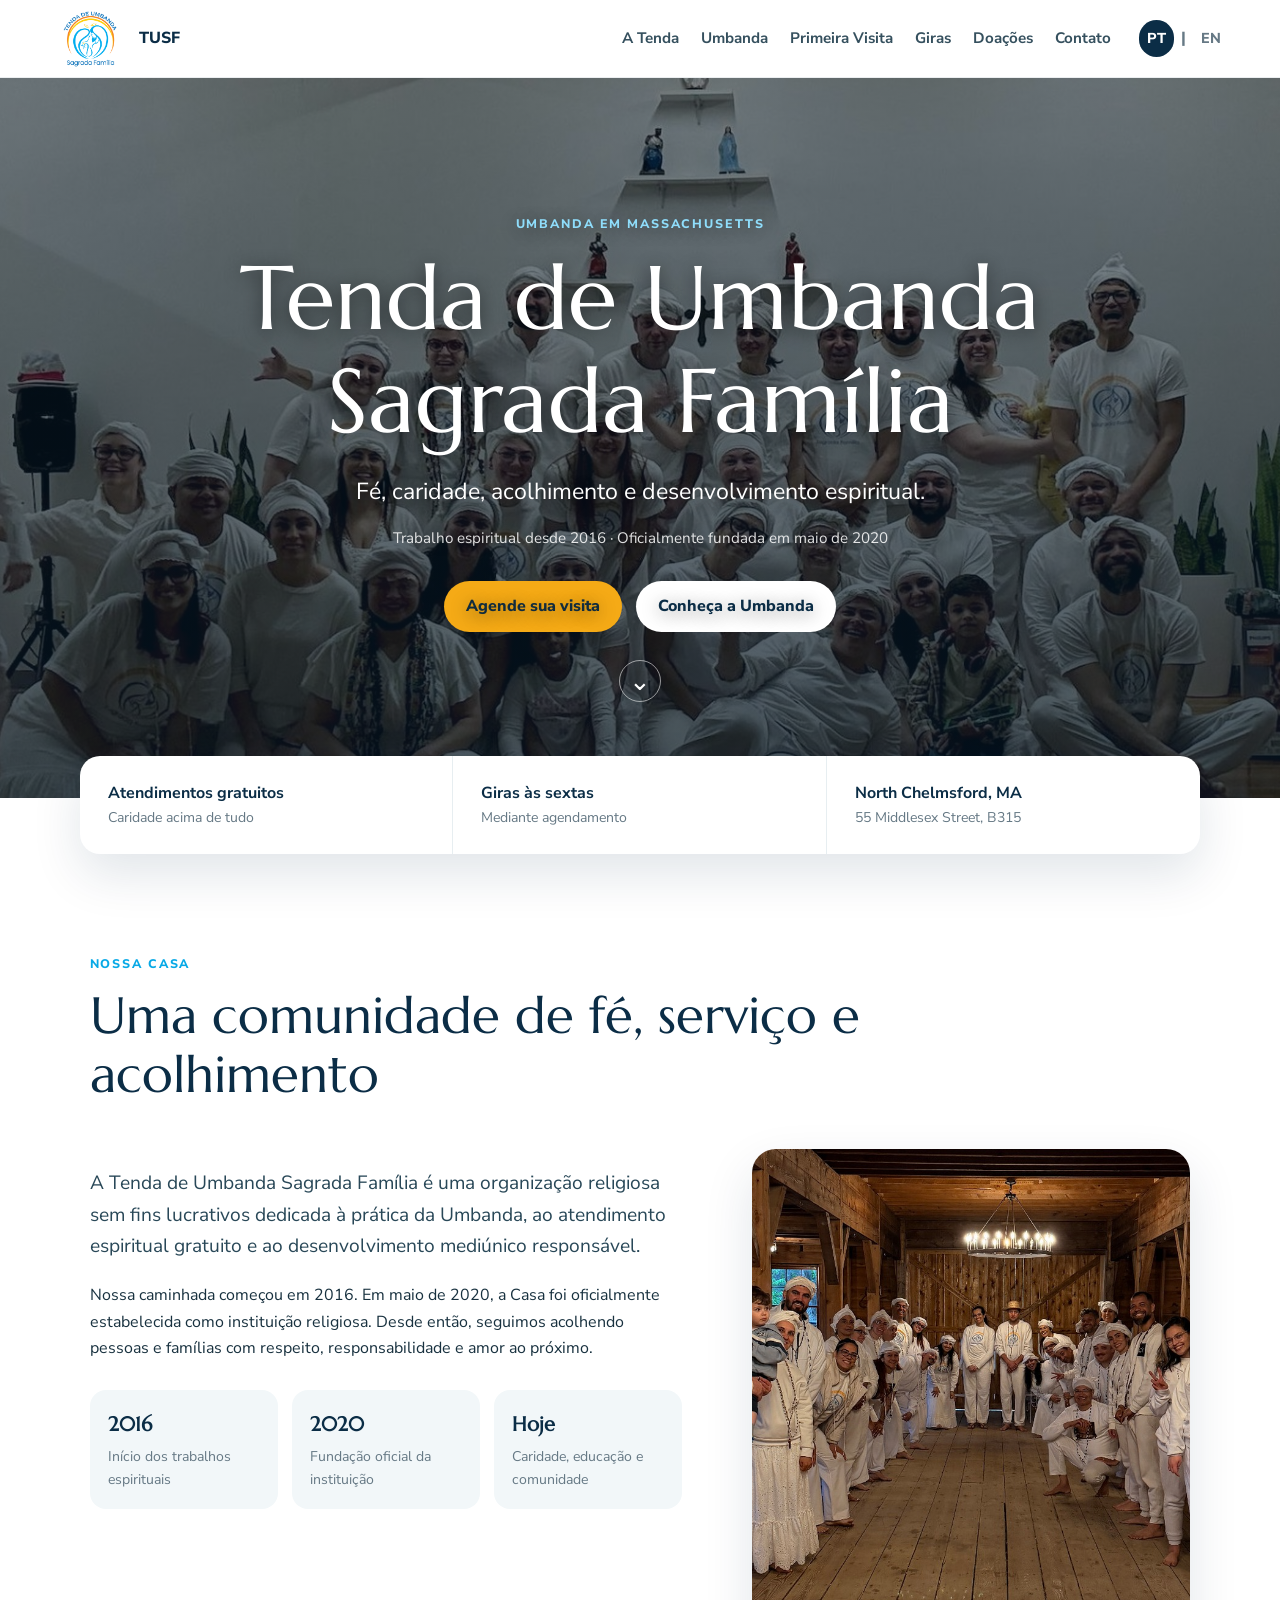
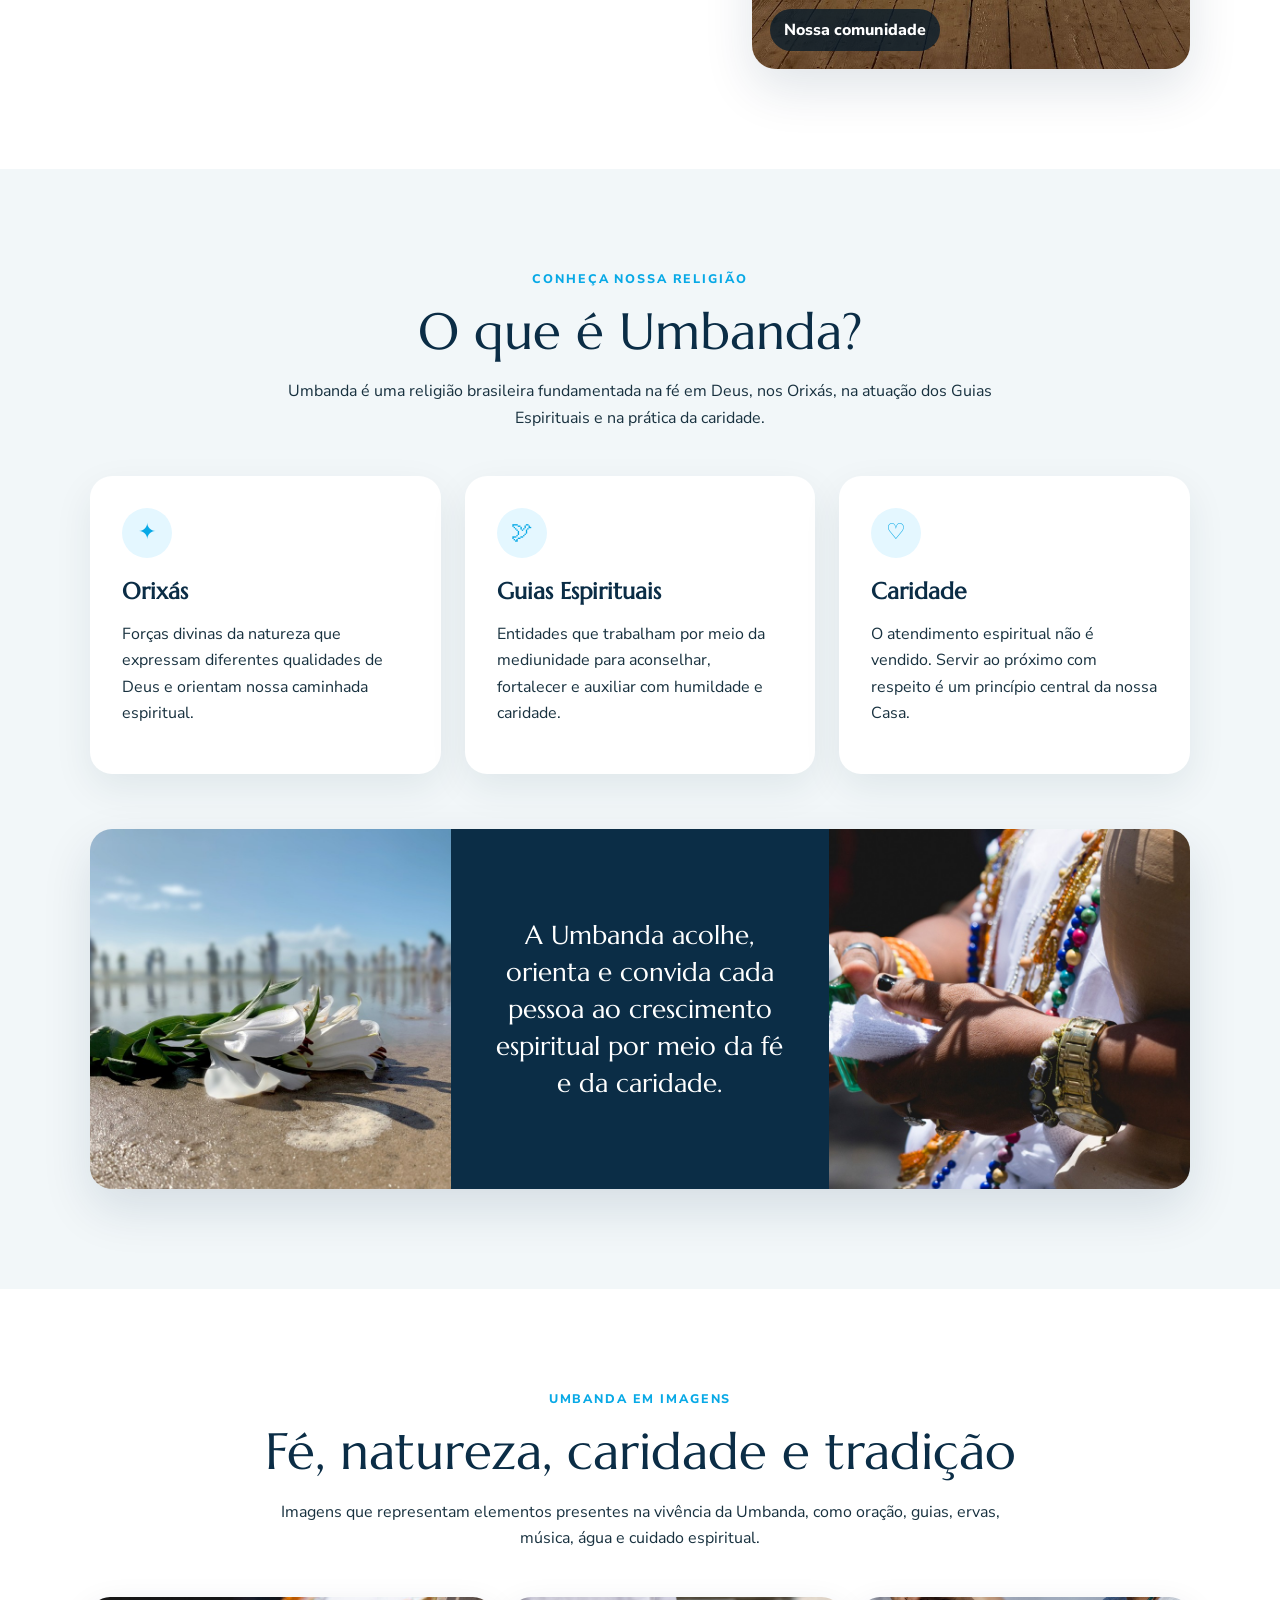
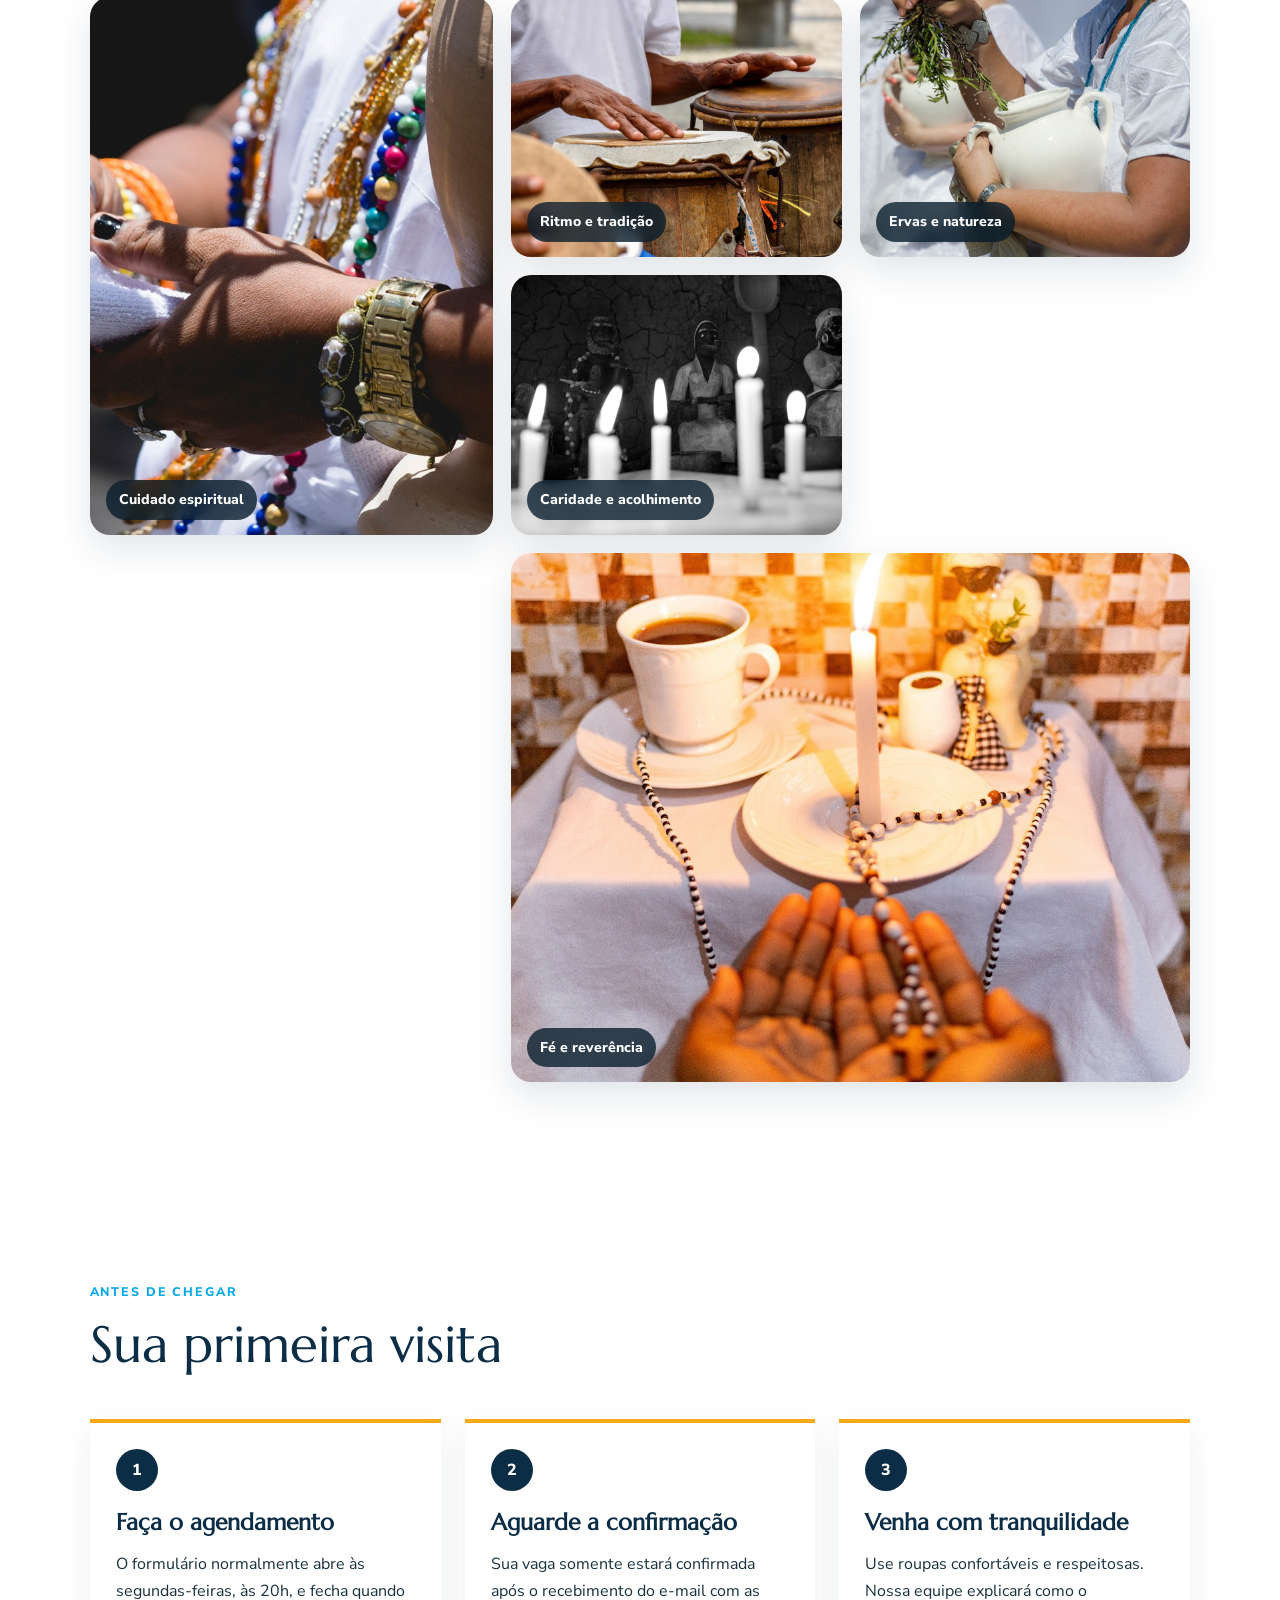
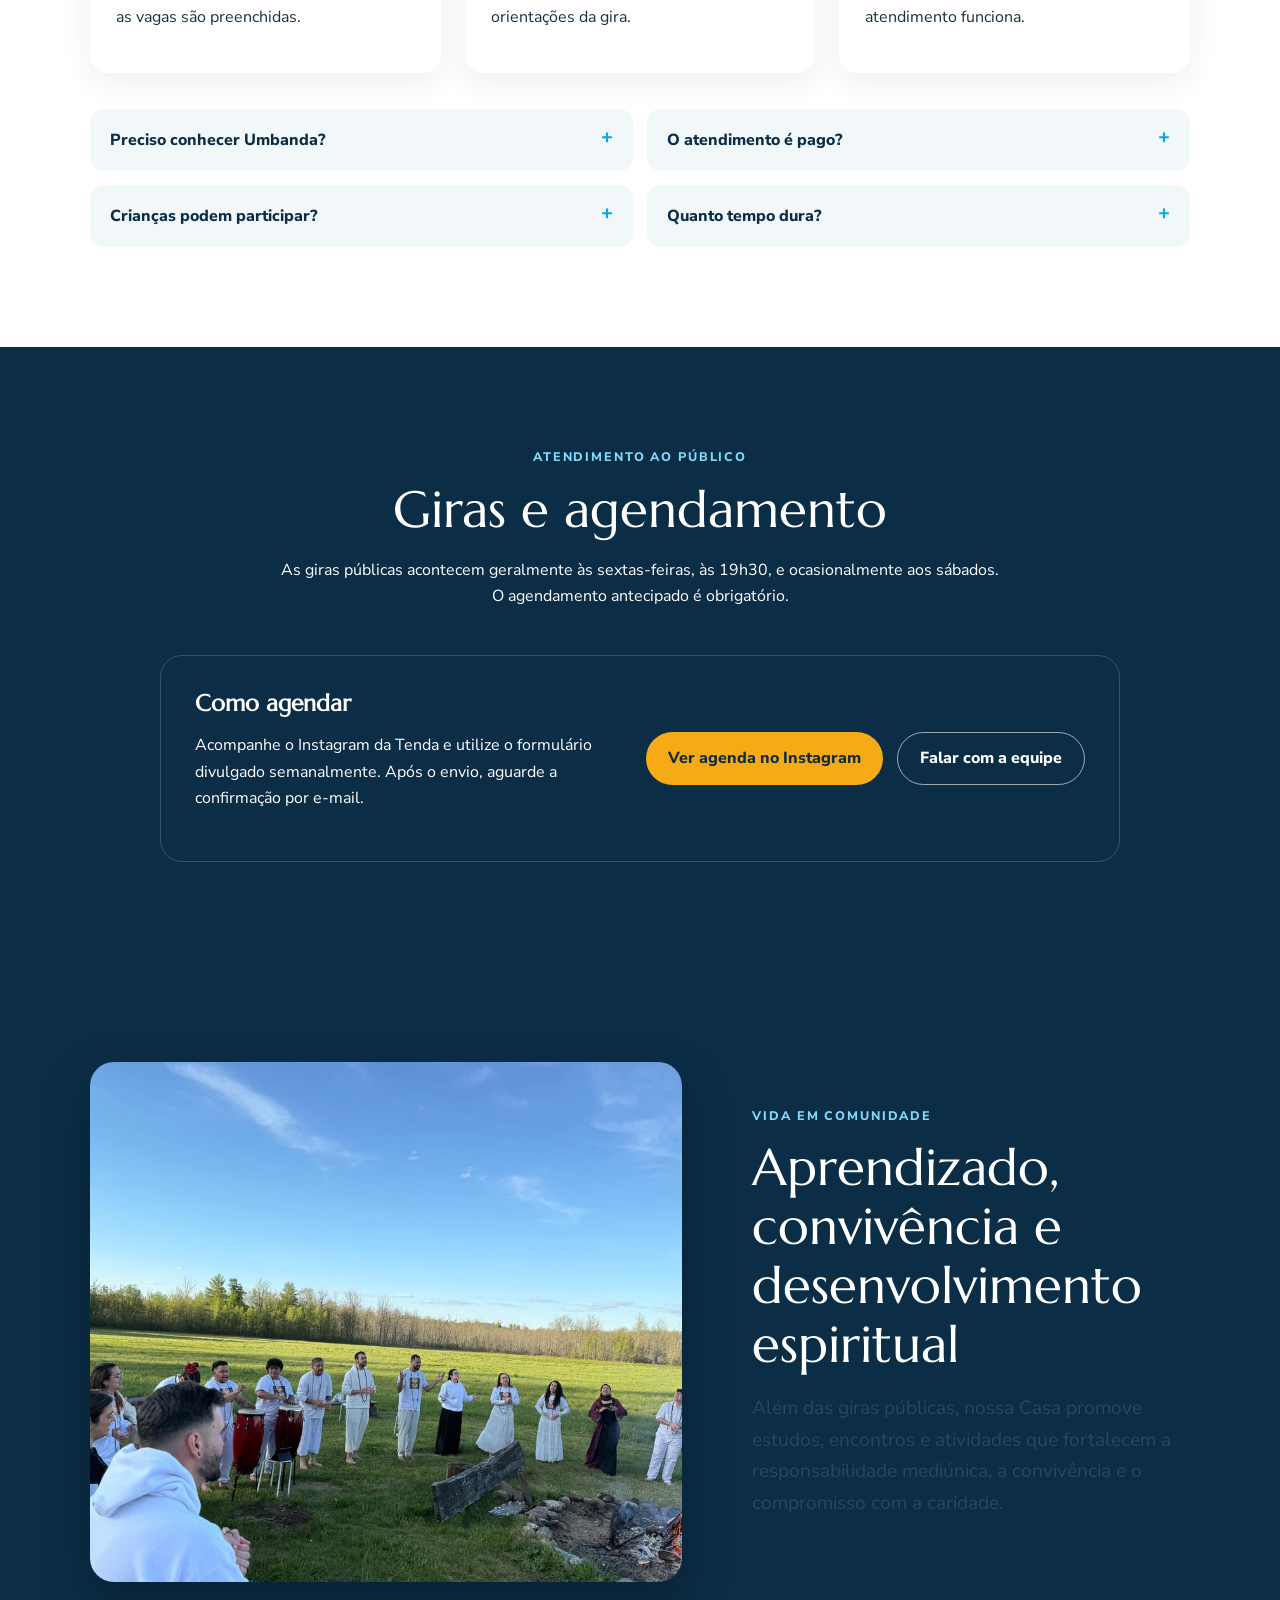
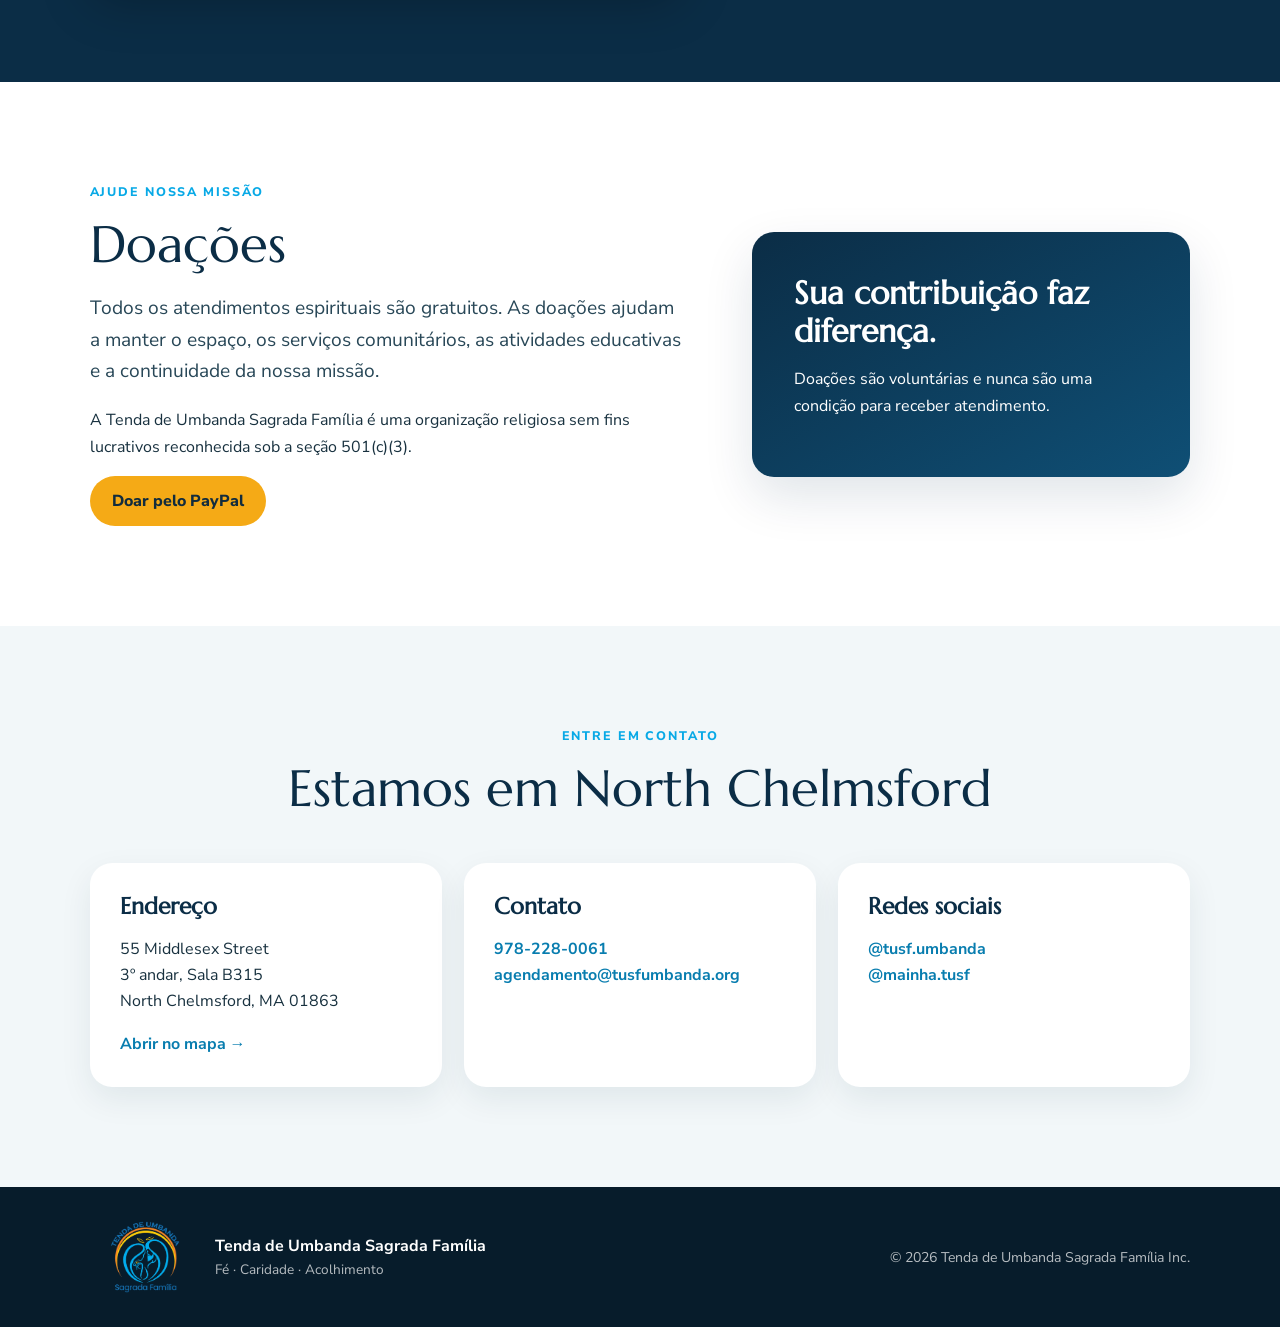
==== commit 894b3da2: "Add files via upload" ====
--- a/index.html
+++ b/index.html
@@ -1,6 +1,14 @@
 <!doctype html>
 <html lang="pt-BR">
 <head>
+  <!-- Google Tag Manager -->
+  <script>(function(w,d,s,l,i){w[l]=w[l]||[];w[l].push({'gtm.start':
+  new Date().getTime(),event:'gtm.js'});var f=d.getElementsByTagName(s)[0],
+  j=d.createElement(s),dl=l!='dataLayer'?'&l='+l:'';j.async=true;j.src=
+  'https://www.googletagmanager.com/gtm.js?id='+i+dl;f.parentNode.insertBefore(j,f);
+  })(window,document,'script','dataLayer','GTM-NZ9F63HS');</script>
+  <!-- End Google Tag Manager -->
+
   <meta charset="utf-8">
   <meta name="viewport" content="width=device-width, initial-scale=1">
   <title>Tenda de Umbanda Sagrada Família | Massachusetts</title>
@@ -48,6 +56,11 @@
 
 </head>
 <body>
+  <!-- Google Tag Manager (noscript) -->
+  <noscript><iframe src="https://www.googletagmanager.com/ns.html?id=GTM-NZ9F63HS"
+  height="0" width="0" style="display:none;visibility:hidden"></iframe></noscript>
+  <!-- End Google Tag Manager (noscript) -->
+
   <header class="site-header">
     <a class="brand" href="#inicio" aria-label="TUSF">
       <img src="tusf-logo-clean.png" alt="Logo da Tenda de Umbanda Sagrada Família">
@@ -213,4 +226,4 @@
   </footer>
   <script src="script.js"></script>
 </body>
-</html>
+</html>
--- a/styles.css
+++ b/styles.css
@@ -1,4 +1,4 @@
-:root{--navy:#0b2d46;--blue:#08a9e6;--gold:#f5aa16;--ink:#18313f;--soft:#f2f7f9;--white:#fff;--muted:#667985;--radius:22px;--shadow:0 20px 50px rgba(11,45,70,.12)}*{box-sizing:border-box}html{scroll-behavior:smooth}body{margin:0;font-family:'Nunito Sans',sans-serif;color:var(--ink);background:#fff;line-height:1.65}img{max-width:100%;display:block}a{color:inherit}.site-header{height:78px;position:sticky;top:0;z-index:1000;display:flex;align-items:center;gap:28px;padding:10px clamp(18px,4vw,60px);background:rgba(255,255,255,.96);backdrop-filter:blur(14px);border-bottom:1px solid rgba(11,45,70,.08)}.brand{display:flex;align-items:center;gap:10px;text-decoration:none;font-weight:800;color:var(--navy)}.brand img{width:78px;height:56px;object-fit:contain}.main-nav{margin-left:auto;display:flex;align-items:center;gap:22px}.main-nav a{text-decoration:none;font-size:.95rem;font-weight:700;color:#35505e}.main-nav a:hover{color:var(--blue)}.language-toggle,.menu-toggle{border:0;background:var(--navy);color:#fff;border-radius:999px;font-weight:800;cursor:pointer}.language-toggle{padding:10px 14px}.menu-toggle{display:none;font-size:1.25rem;padding:8px 12px}.hero{min-height:720px;display:grid;place-items:center;text-align:center;color:#fff;background-image:linear-gradient(rgba(5,22,36,.48),rgba(5,22,36,.72)),url('hero-v5.jpg');background-size:cover;background-position:center;padding:90px 20px 70px}.hero-content{max-width:960px}.hero-logo{width:min(330px,70vw);height:auto;object-fit:contain;margin:0 auto 22px;filter:drop-shadow(0 14px 30px rgba(0,0,0,.22))}.eyebrow{text-transform:uppercase;letter-spacing:.15em;font-size:.78rem;font-weight:800;color:var(--blue);margin:0 0 12px}.hero .eyebrow{color:#8fddfb}h1,h2,h3{font-family:'Marcellus',serif;line-height:1.15;margin-top:0}h1{font-size:clamp(2.8rem,7vw,5.8rem);margin-bottom:20px;font-weight:400}h2{font-size:clamp(2rem,4vw,3.55rem);color:var(--navy);margin-bottom:18px;font-weight:400}h3{font-size:1.45rem;color:var(--navy);margin-bottom:10px}.hero-subtitle{font-size:clamp(1.15rem,2.3vw,1.45rem);max-width:740px;margin:0 auto 10px}.history-note{font-size:.95rem;opacity:.86;margin-bottom:30px}.hero-actions,.gira-actions{display:flex;gap:14px;justify-content:center;flex-wrap:wrap}.button{display:inline-flex;align-items:center;justify-content:center;min-height:50px;padding:12px 22px;border-radius:999px;text-decoration:none;font-weight:800;transition:.2s ease}.button:hover{transform:translateY(-2px)}.button.primary{background:var(--gold);color:#122c3d}.button.secondary{background:#fff;color:var(--navy)}.button.outline{border:1px solid rgba(255,255,255,.6);color:#fff}.quick-info{display:grid;grid-template-columns:repeat(3,1fr);max-width:1120px;margin:-42px auto 0;background:#fff;border-radius:20px;box-shadow:var(--shadow);position:relative;z-index:5}.quick-info div{padding:24px 28px;border-right:1px solid #e7eef1}.quick-info div:last-child{border-right:0}.quick-info strong,.quick-info span{display:block}.quick-info strong{color:var(--navy)}.quick-info span{font-size:.88rem;color:var(--muted)}.section{padding:100px clamp(20px,7vw,110px)}.section.soft{background:var(--soft)}.section.dark{background:var(--navy);color:#fff}.section.dark h2,.section.dark h3{color:#fff}.section.dark .eyebrow{color:#83d9fb}.section-heading{max-width:820px;margin-bottom:45px}.section-heading.centered{text-align:center;margin-left:auto;margin-right:auto}.section-heading.centered p{max-width:720px;margin-left:auto;margin-right:auto}.lead{font-size:1.2rem;color:#294858}.two-column{display:grid;grid-template-columns:1.15fr .85fr;gap:70px;align-items:center}.timeline-card{background:var(--navy);padding:24px 30px;border-radius:var(--radius);color:#fff;box-shadow:var(--shadow)}.timeline-card div{display:grid;grid-template-columns:90px 1fr;gap:20px;padding:20px 0;border-bottom:1px solid rgba(255,255,255,.13)}.timeline-card div:last-child{border-bottom:0}.timeline-card span{font-family:'Marcellus',serif;font-size:1.5rem;color:var(--gold)}.timeline-card p{margin:0}.cards{display:grid;grid-template-columns:repeat(3,1fr);gap:24px}.card{background:#fff;border-radius:var(--radius);padding:32px;box-shadow:0 14px 38px rgba(11,45,70,.08)}.icon{width:50px;height:50px;border-radius:50%;display:grid;place-items:center;background:#e4f7ff;color:var(--blue);font-size:1.35rem;margin-bottom:20px}.photo-strip{display:grid;grid-template-columns:1fr 1.05fr 1fr;margin-top:55px;min-height:360px;border-radius:var(--radius);overflow:hidden;box-shadow:var(--shadow)}.photo-strip img{width:100%;height:100%;object-fit:cover}.photo-quote{display:grid;place-items:center;padding:40px;background:var(--navy);color:#fff}blockquote{font-family:'Marcellus',serif;font-size:clamp(1.35rem,2vw,2rem);margin:0;text-align:center;line-height:1.45}.steps{display:grid;grid-template-columns:repeat(3,1fr);gap:24px}.steps article{border-top:4px solid var(--gold);padding:26px;background:#fff;box-shadow:0 10px 30px rgba(11,45,70,.07);border-radius:0 0 18px 18px}.steps span{display:inline-grid;place-items:center;width:42px;height:42px;border-radius:50%;background:var(--navy);color:#fff;font-weight:800;margin-bottom:18px}.faq-grid{display:grid;grid-template-columns:1fr 1fr;gap:14px;margin-top:36px}details{background:var(--soft);padding:18px 20px;border-radius:14px}summary{cursor:pointer;font-weight:800;color:var(--navy)}details p{margin-bottom:0}.gira-panel{max-width:960px;margin:0 auto;border:1px solid rgba(255,255,255,.18);border-radius:var(--radius);padding:34px;display:grid;grid-template-columns:1fr auto;gap:30px;align-items:center}.gira-actions{justify-content:flex-end}.donation-note{background:linear-gradient(150deg,#0b2d46,#0f4f75);color:#fff;border-radius:var(--radius);padding:42px;box-shadow:var(--shadow)}.donation-note strong{font-family:'Marcellus',serif;font-size:2rem;line-height:1.2;display:block;margin-bottom:15px}.contact-grid{display:grid;grid-template-columns:repeat(3,1fr);gap:22px}.contact-grid article{background:#fff;border-radius:var(--radius);padding:30px;box-shadow:0 12px 32px rgba(11,45,70,.08)}.contact-grid a{color:#087daf;font-weight:700;text-decoration:none}footer{padding:34px clamp(20px,7vw,110px);background:#071c2b;color:#fff;display:flex;justify-content:space-between;gap:20px;align-items:center}.footer-brand{display:flex;gap:15px;align-items:center}.footer-brand img{width:110px;height:72px;object-fit:contain}.footer-brand strong,.footer-brand span{display:block}.footer-brand span{opacity:.7;font-size:.85rem}footer p{margin:0;opacity:.7;font-size:.88rem}@media(max-width:900px){.menu-toggle{display:block;margin-left:auto}.main-nav{display:none;position:absolute;top:78px;left:0;right:0;background:#fff;padding:18px 24px;box-shadow:0 18px 35px rgba(0,0,0,.12);flex-direction:column;align-items:flex-start}.main-nav.open{display:flex}.quick-info{grid-template-columns:1fr;margin:-28px 18px 0}.quick-info div{border-right:0;border-bottom:1px solid #e7eef1}.two-column,.cards,.steps,.contact-grid,.photo-strip,.gira-panel{grid-template-columns:1fr}.photo-strip img{height:260px}.gira-actions{justify-content:flex-start}}@media(max-width:600px){.site-header{padding:10px 14px;gap:10px}.brand span{display:none}.hero{min-height:680px;padding-top:70px}.hero-logo{width:min(260px,78vw);height:auto}.section{padding:72px 20px}.faq-grid{grid-template-columns:1fr}footer{flex-direction:column;align-items:flex-start}}
+:root{--navy:#0b2d46;--blue:#08a9e6;--gold:#f5aa16;--ink:#18313f;--soft:#f2f7f9;--white:#fff;--muted:#667985;--radius:22px;--shadow:0 20px 50px rgba(11,45,70,.12)}*{box-sizing:border-box}html{scroll-behavior:smooth}body{margin:0;font-family:'Nunito Sans',sans-serif;color:var(--ink);background:#fff;line-height:1.65}img{max-width:100%;display:block}a{color:inherit}.site-header{height:78px;position:sticky;top:0;z-index:1000;display:flex;align-items:center;gap:28px;padding:10px clamp(18px,4vw,60px);background:rgba(255,255,255,.96);backdrop-filter:blur(14px);border-bottom:1px solid rgba(11,45,70,.08)}.brand{display:flex;align-items:center;gap:10px;text-decoration:none;font-weight:800;color:var(--navy)}.brand img{width:78px;height:56px;object-fit:contain}.main-nav{margin-left:auto;display:flex;align-items:center;gap:22px}.main-nav a{text-decoration:none;font-size:.95rem;font-weight:700;color:#35505e}.main-nav a:hover{color:var(--blue)}.language-toggle,.menu-toggle{border:0;background:var(--navy);color:#fff;border-radius:999px;font-weight:800;cursor:pointer}.language-toggle{padding:10px 14px}.menu-toggle{display:none;font-size:1.25rem;padding:8px 12px}.hero{min-height:720px;display:grid;place-items:center;text-align:center;color:#fff;background-image:linear-gradient(rgba(5,22,36,.48),rgba(5,22,36,.76)),url('hero-v5.jpg');background-size:cover;background-position:center;padding:90px 20px 70px}.hero-content{max-width:960px}.hero-logo{width:min(330px,70vw);height:auto;object-fit:contain;margin:0 auto 22px;filter:drop-shadow(0 14px 30px rgba(0,0,0,.22))}.eyebrow{text-transform:uppercase;letter-spacing:.15em;font-size:.78rem;font-weight:800;color:var(--blue);margin:0 0 12px}.hero .eyebrow{color:#8fddfb}h1,h2,h3{font-family:'Marcellus',serif;line-height:1.15;margin-top:0}h1{font-size:clamp(2.8rem,7vw,5.8rem);margin-bottom:20px;font-weight:400}h2{font-size:clamp(2rem,4vw,3.55rem);color:var(--navy);margin-bottom:18px;font-weight:400}h3{font-size:1.45rem;color:var(--navy);margin-bottom:10px}.hero-subtitle{font-size:clamp(1.15rem,2.3vw,1.45rem);max-width:740px;margin:0 auto 10px}.history-note{font-size:.95rem;opacity:.86;margin-bottom:30px}.hero-actions,.gira-actions{display:flex;gap:14px;justify-content:center;flex-wrap:wrap}.button{display:inline-flex;align-items:center;justify-content:center;min-height:50px;padding:12px 22px;border-radius:999px;text-decoration:none;font-weight:800;transition:.2s ease}.button:hover{transform:translateY(-2px)}.button.primary{background:var(--gold);color:#122c3d}.button.secondary{background:#fff;color:var(--navy)}.button.outline{border:1px solid rgba(255,255,255,.6);color:#fff}.quick-info{display:grid;grid-template-columns:repeat(3,1fr);max-width:1120px;margin:-42px auto 0;background:#fff;border-radius:20px;box-shadow:var(--shadow);position:relative;z-index:5}.quick-info div{padding:24px 28px;border-right:1px solid #e7eef1}.quick-info div:last-child{border-right:0}.quick-info strong,.quick-info span{display:block}.quick-info strong{color:var(--navy)}.quick-info span{font-size:.88rem;color:var(--muted)}.section{padding:100px clamp(20px,7vw,110px)}.section.soft{background:var(--soft)}.section.dark{background:var(--navy);color:#fff}.section.dark h2,.section.dark h3{color:#fff}.section.dark .eyebrow{color:#83d9fb}.section-heading{max-width:820px;margin-bottom:45px}.section-heading.centered{text-align:center;margin-left:auto;margin-right:auto}.section-heading.centered p{max-width:720px;margin-left:auto;margin-right:auto}.lead{font-size:1.2rem;color:#294858}.two-column{display:grid;grid-template-columns:1.15fr .85fr;gap:70px;align-items:center}.timeline-card{background:var(--navy);padding:24px 30px;border-radius:var(--radius);color:#fff;box-shadow:var(--shadow)}.timeline-card div{display:grid;grid-template-columns:90px 1fr;gap:20px;padding:20px 0;border-bottom:1px solid rgba(255,255,255,.13)}.timeline-card div:last-child{border-bottom:0}.timeline-card span{font-family:'Marcellus',serif;font-size:1.5rem;color:var(--gold)}.timeline-card p{margin:0}.cards{display:grid;grid-template-columns:repeat(3,1fr);gap:24px}.card{background:#fff;border-radius:var(--radius);padding:32px;box-shadow:0 14px 38px rgba(11,45,70,.08)}.icon{width:50px;height:50px;border-radius:50%;display:grid;place-items:center;background:#e4f7ff;color:var(--blue);font-size:1.35rem;margin-bottom:20px}.photo-strip{display:grid;grid-template-columns:1fr 1.05fr 1fr;margin-top:55px;min-height:360px;border-radius:var(--radius);overflow:hidden;box-shadow:var(--shadow)}.photo-strip img{width:100%;height:100%;object-fit:cover}.photo-quote{display:grid;place-items:center;padding:40px;background:var(--navy);color:#fff}blockquote{font-family:'Marcellus',serif;font-size:clamp(1.35rem,2vw,2rem);margin:0;text-align:center;line-height:1.45}.steps{display:grid;grid-template-columns:repeat(3,1fr);gap:24px}.steps article{border-top:4px solid var(--gold);padding:26px;background:#fff;box-shadow:0 10px 30px rgba(11,45,70,.07);border-radius:0 0 18px 18px}.steps span{display:inline-grid;place-items:center;width:42px;height:42px;border-radius:50%;background:var(--navy);color:#fff;font-weight:800;margin-bottom:18px}.faq-grid{display:grid;grid-template-columns:1fr 1fr;gap:14px;margin-top:36px}details{background:var(--soft);padding:18px 20px;border-radius:14px}summary{cursor:pointer;font-weight:800;color:var(--navy)}details p{margin-bottom:0}.gira-panel{max-width:960px;margin:0 auto;border:1px solid rgba(255,255,255,.18);border-radius:var(--radius);padding:34px;display:grid;grid-template-columns:1fr auto;gap:30px;align-items:center}.gira-actions{justify-content:flex-end}.donation-note{background:linear-gradient(150deg,#0b2d46,#0f4f75);color:#fff;border-radius:var(--radius);padding:42px;box-shadow:var(--shadow)}.donation-note strong{font-family:'Marcellus',serif;font-size:2rem;line-height:1.2;display:block;margin-bottom:15px}.contact-grid{display:grid;grid-template-columns:repeat(3,1fr);gap:22px}.contact-grid article{background:#fff;border-radius:var(--radius);padding:30px;box-shadow:0 12px 32px rgba(11,45,70,.08)}.contact-grid a{color:#087daf;font-weight:700;text-decoration:none}footer{padding:34px clamp(20px,7vw,110px);background:#071c2b;color:#fff;display:flex;justify-content:space-between;gap:20px;align-items:center}.footer-brand{display:flex;gap:15px;align-items:center}.footer-brand img{width:110px;height:72px;object-fit:contain}.footer-brand strong,.footer-brand span{display:block}.footer-brand span{opacity:.7;font-size:.85rem}footer p{margin:0;opacity:.7;font-size:.88rem}@media(max-width:900px){.menu-toggle{display:block;margin-left:auto}.main-nav{display:none;position:absolute;top:78px;left:0;right:0;background:#fff;padding:18px 24px;box-shadow:0 18px 35px rgba(0,0,0,.12);flex-direction:column;align-items:flex-start}.main-nav.open{display:flex}.quick-info{grid-template-columns:1fr;margin:-28px 18px 0}.quick-info div{border-right:0;border-bottom:1px solid #e7eef1}.two-column,.cards,.steps,.contact-grid,.photo-strip,.gira-panel{grid-template-columns:1fr}.photo-strip img{height:260px}.gira-actions{justify-content:flex-start}}@media(max-width:600px){.site-header{padding:10px 14px;gap:10px}.brand span{display:none}.hero{min-height:680px;padding-top:70px}.hero-logo{width:min(260px,78vw);height:auto}.section{padding:72px 20px}.faq-grid{grid-template-columns:1fr}footer{flex-direction:column;align-items:flex-start}}
 .gallery-section{background:#fff}
 .gallery-grid{display:grid;grid-template-columns:1.2fr .8fr .8fr;grid-template-rows:280px 280px;gap:18px;max-width:1180px;margin:0 auto}
 .gallery-grid figure{position:relative;margin:0;border-radius:20px;overflow:hidden;box-shadow:0 14px 36px rgba(11,45,70,.12);background:#0b2d46}
@@ -101,3 +101,17 @@
   .lang-option{padding:6px 7px;font-size:.82rem}
   .scroll-cue{display:none}
 }
+
+/* V8 community hero */
+.hero{
+  background-position:center 56%;
+}
+.hero-content{
+  text-shadow:0 3px 18px rgba(0,0,0,.48);
+}
+@media(max-width:900px){
+  .hero{background-position:center 52%}
+}
+@media(max-width:600px){
+  .hero{background-position:58% center}
+}
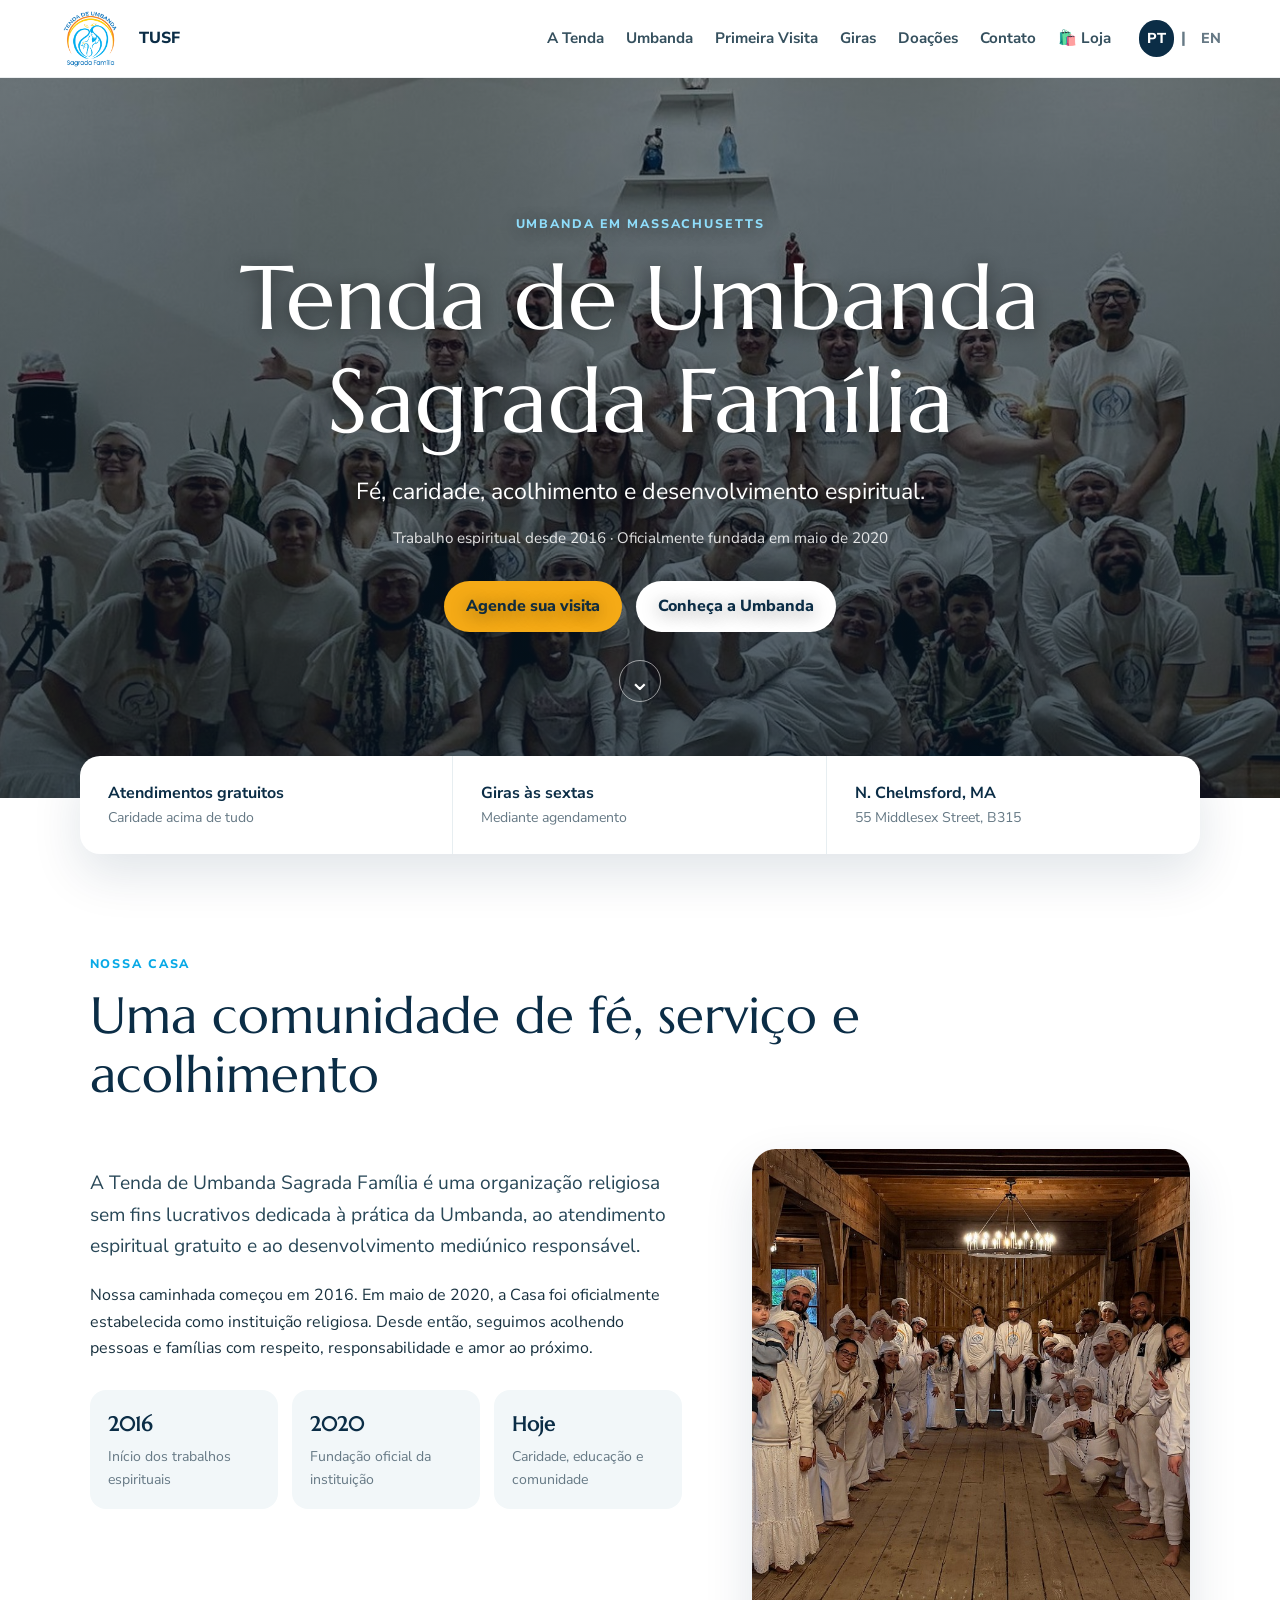
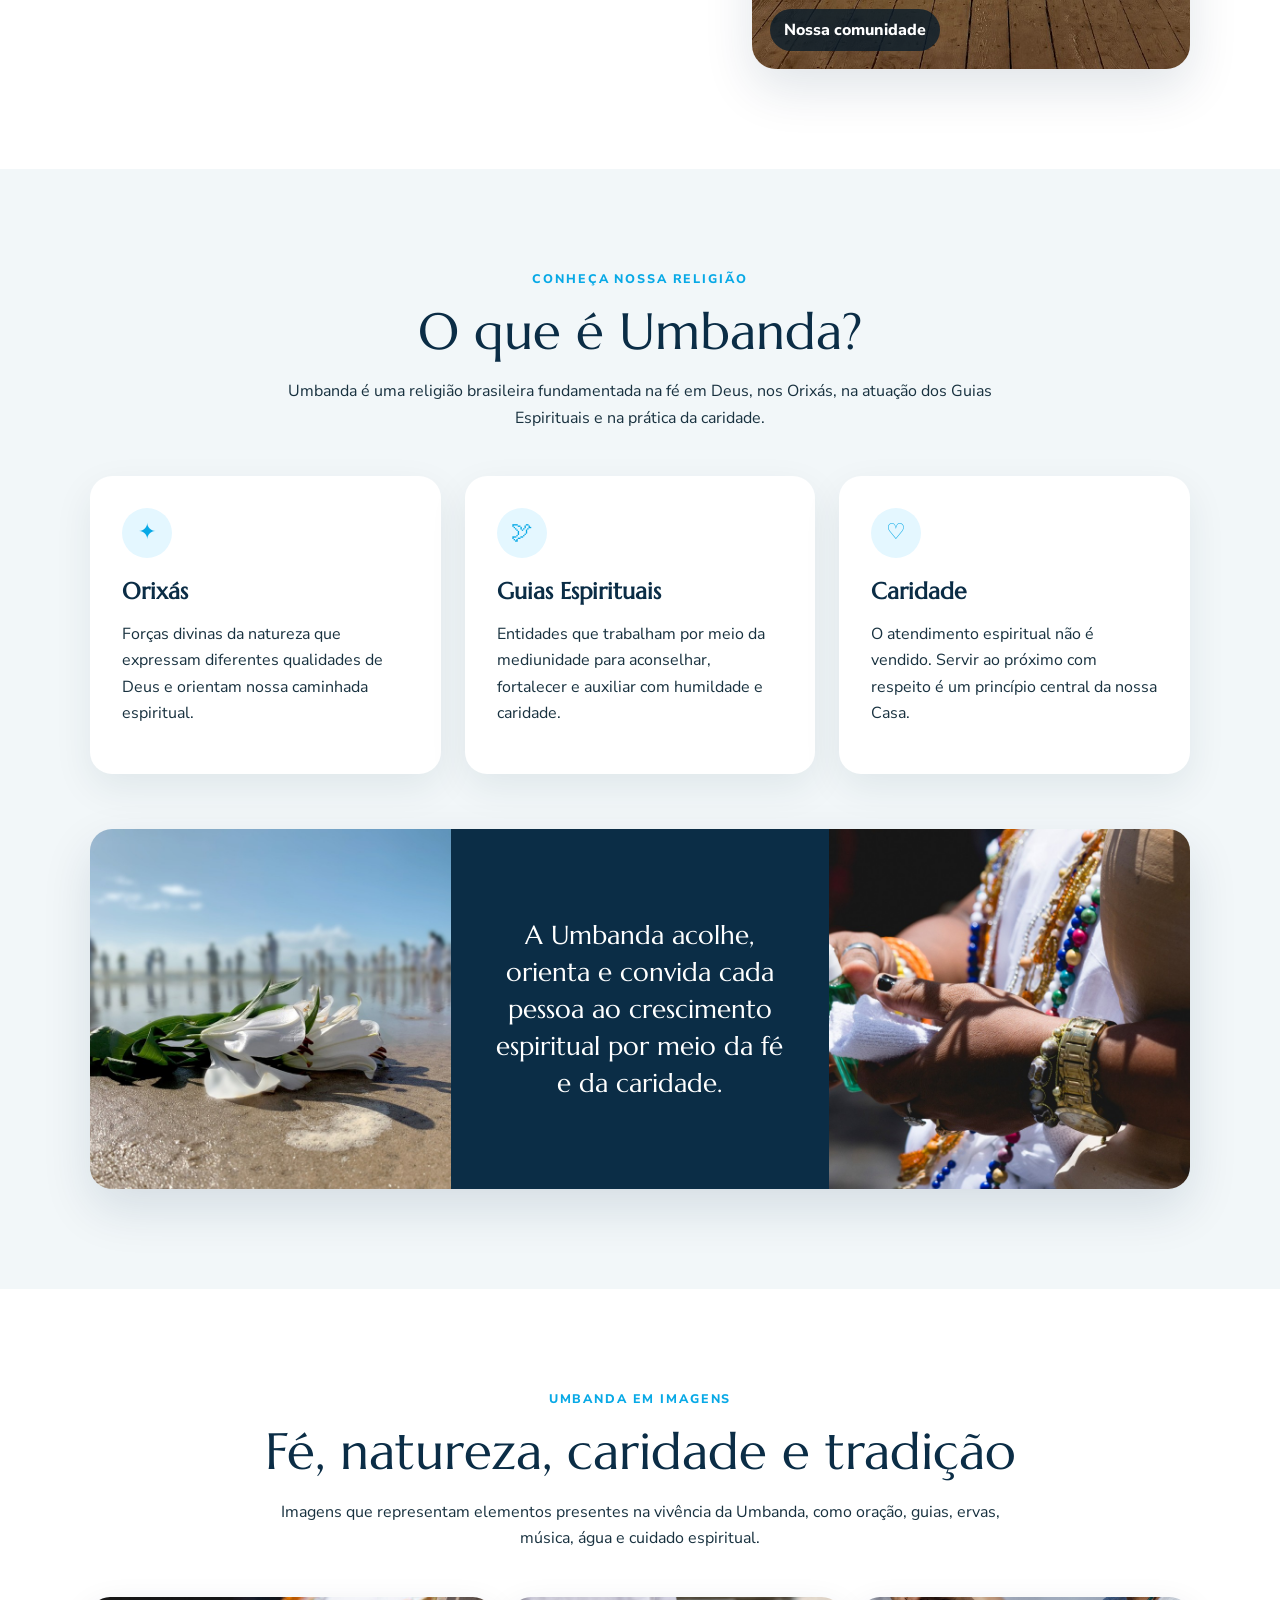
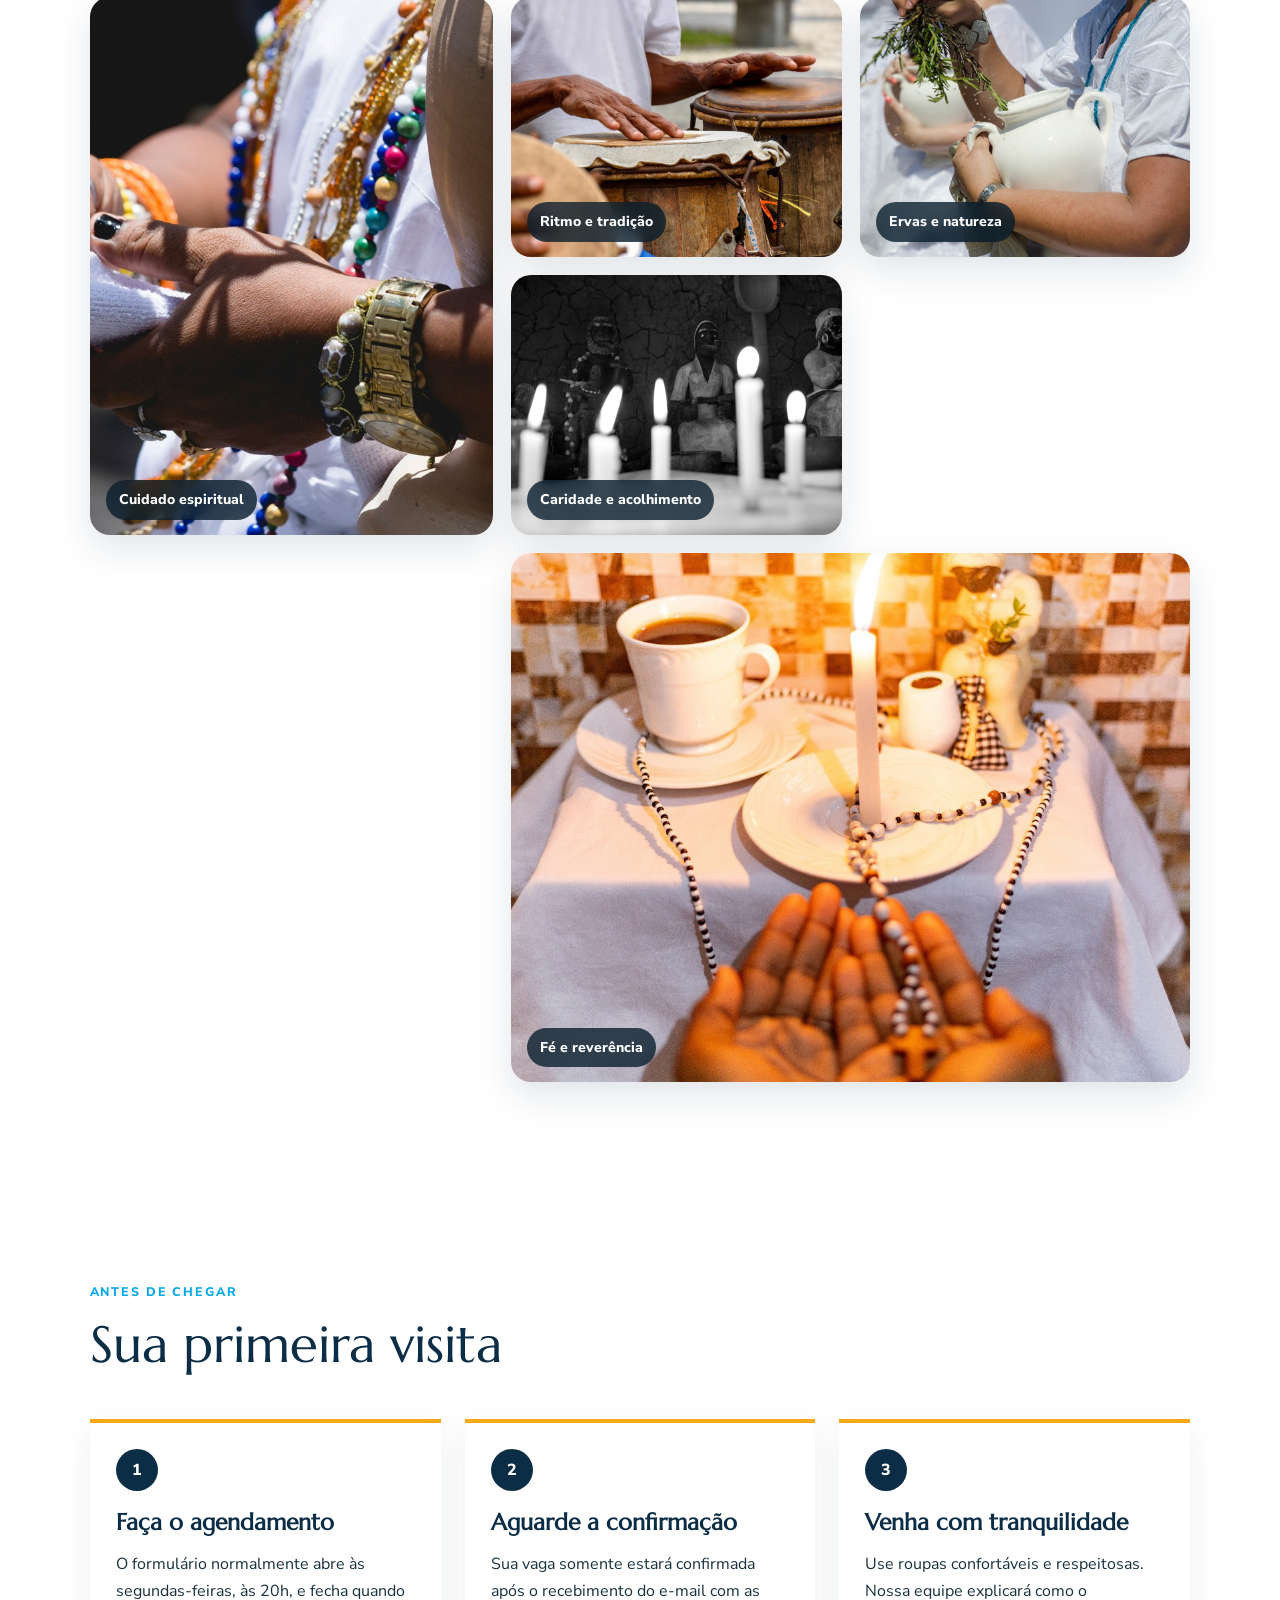
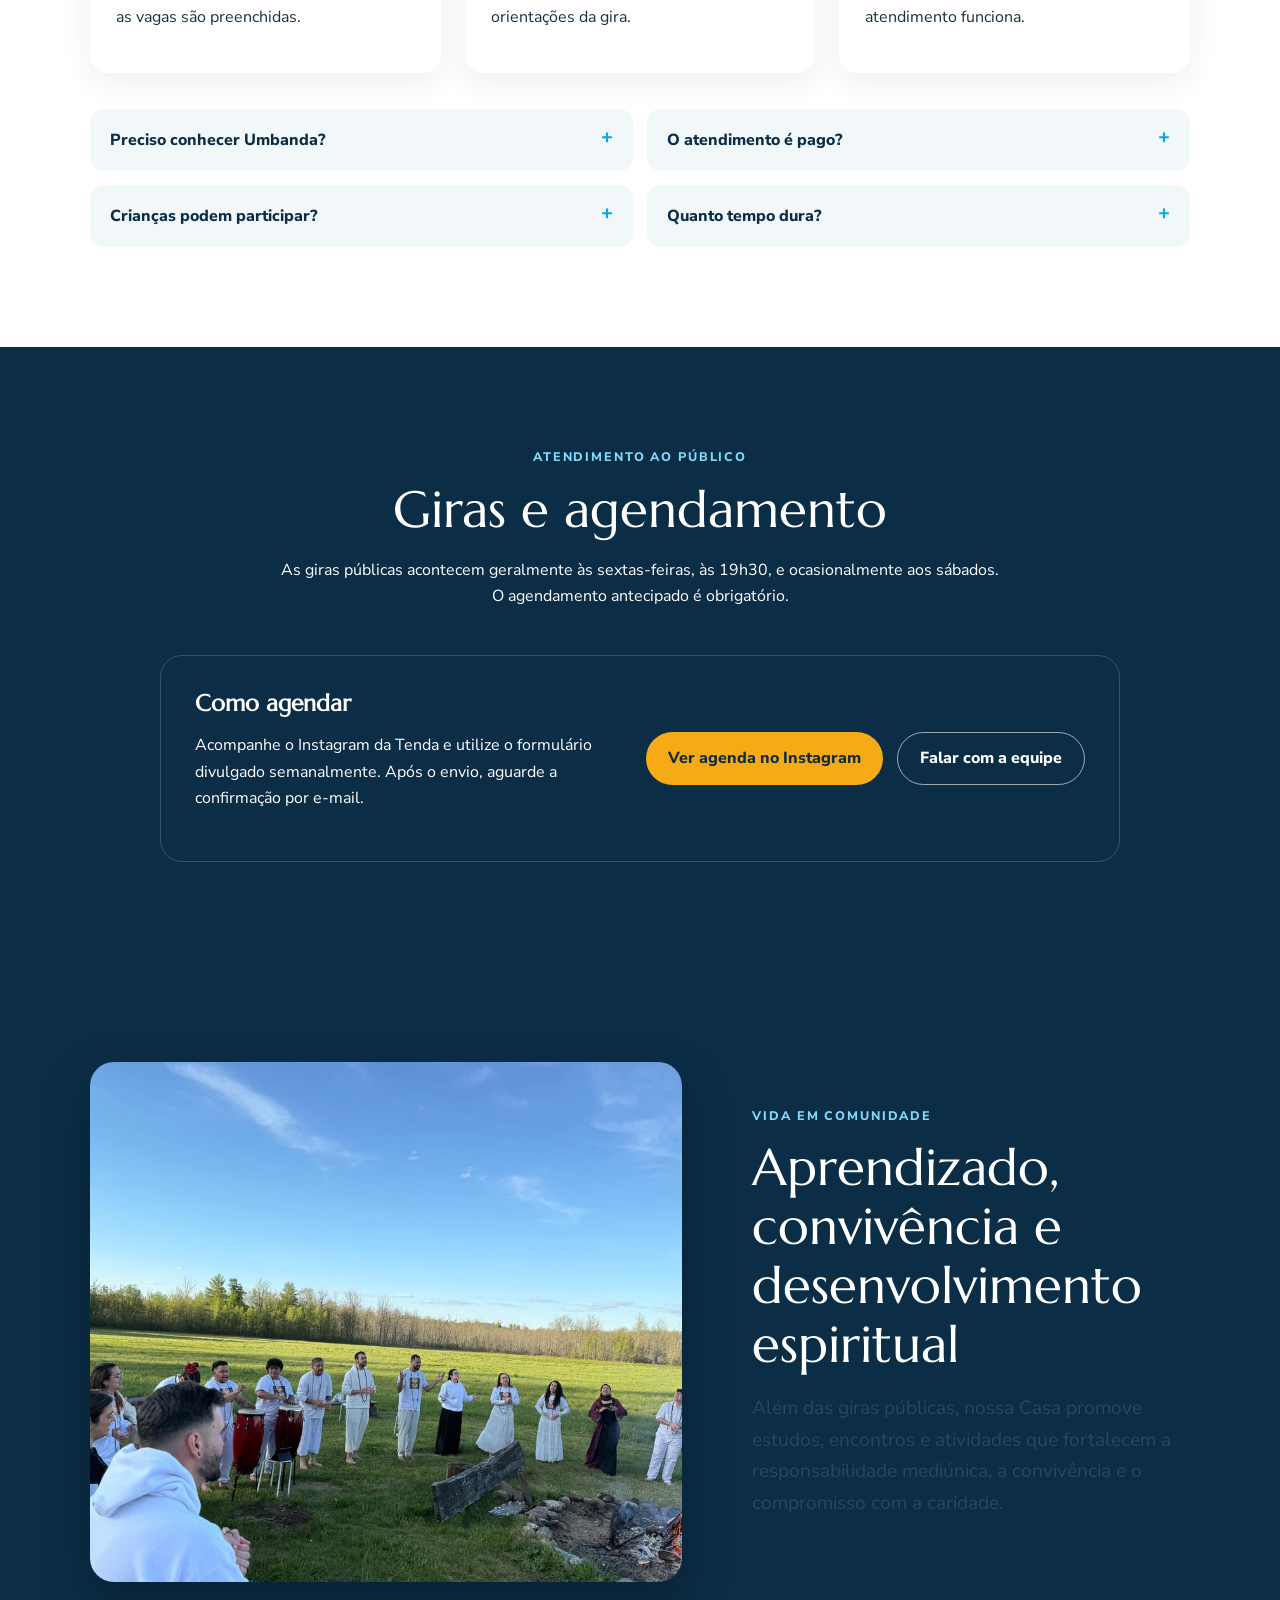
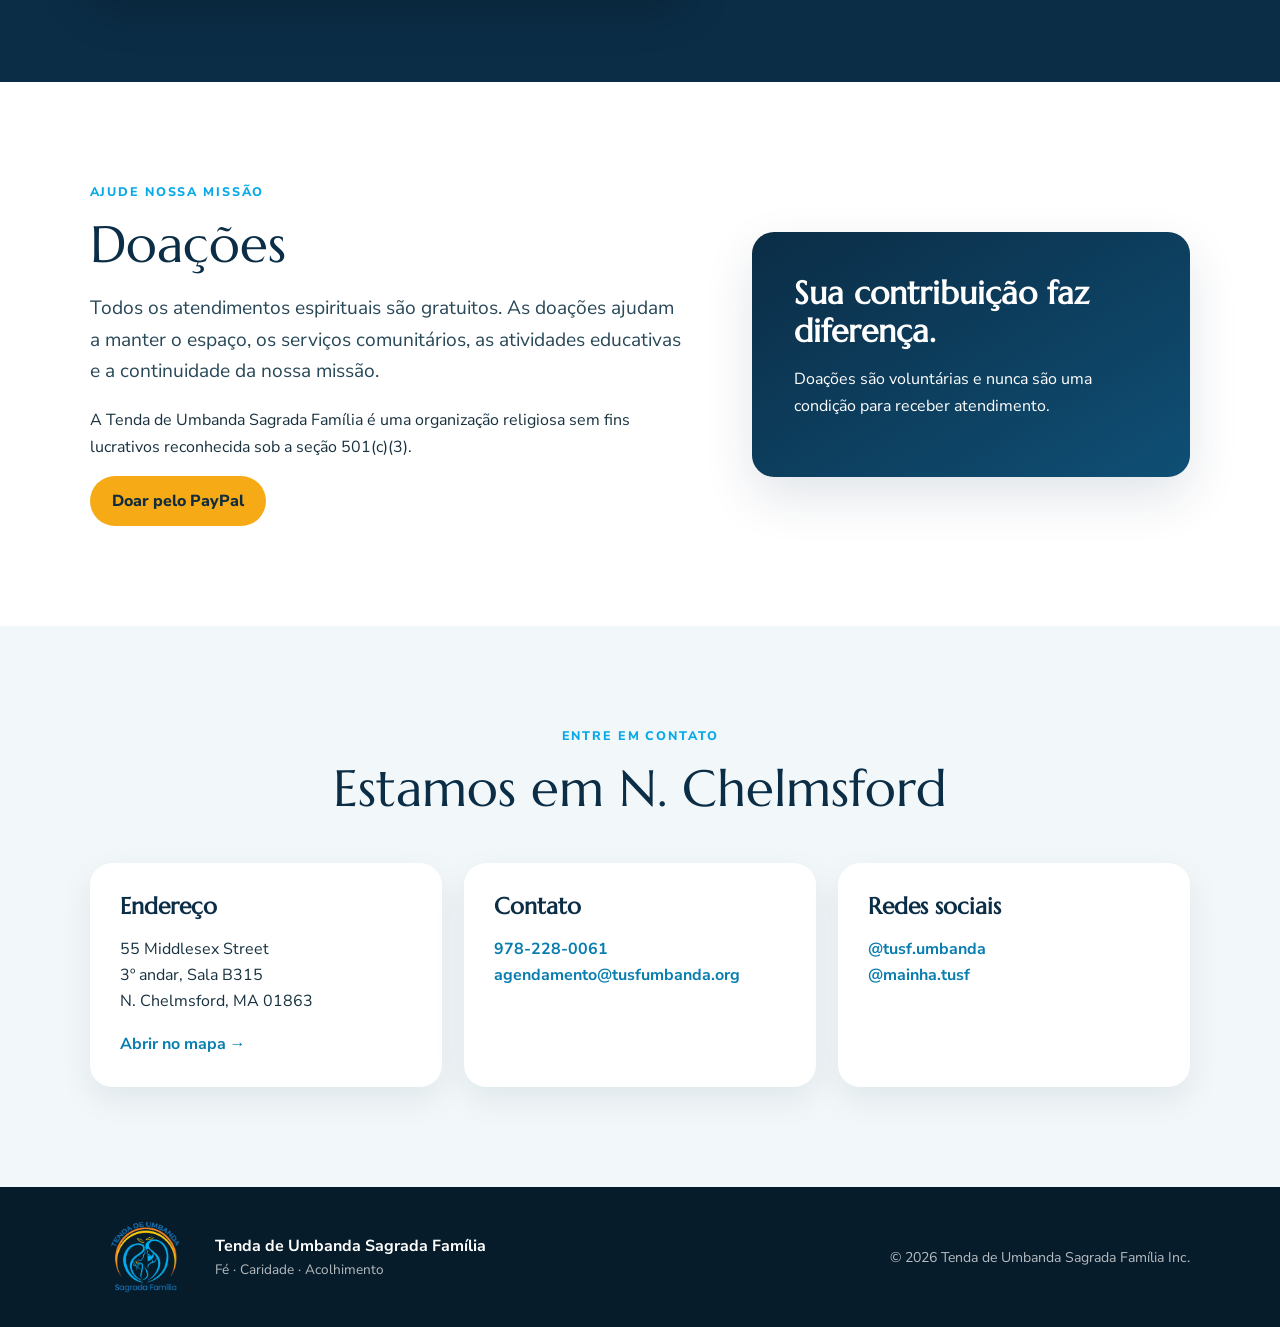
==== commit 78d7fca6: "Add files via upload" ====
--- a/index.html
+++ b/index.html
@@ -1,23 +1,22 @@
 <!doctype html>
 <html lang="pt-BR">
 <head>
-  <!-- Google Tag Manager -->
-  <script>(function(w,d,s,l,i){w[l]=w[l]||[];w[l].push({'gtm.start':
-  new Date().getTime(),event:'gtm.js'});var f=d.getElementsByTagName(s)[0],
-  j=d.createElement(s),dl=l!='dataLayer'?'&l='+l:'';j.async=true;j.src=
-  'https://www.googletagmanager.com/gtm.js?id='+i+dl;f.parentNode.insertBefore(j,f);
-  })(window,document,'script','dataLayer','GTM-NZ9F63HS');</script>
-  <!-- End Google Tag Manager -->
-
+<!-- Google Tag Manager -->
+<script>(function(w,d,s,l,i){w[l]=w[l]||[];w[l].push({'gtm.start':
+new Date().getTime(),event:'gtm.js'});var f=d.getElementsByTagName(s)[0],
+j=d.createElement(s),dl=l!='dataLayer'?'&l='+l:'';j.async=true;j.src=
+'https://www.googletagmanager.com/gtm.js?id='+i+dl;f.parentNode.insertBefore(j,f);
+})(window,document,'script','dataLayer','GTM-NZ9F63HS');</script>
+<!-- End Google Tag Manager -->
   <meta charset="utf-8">
   <meta name="viewport" content="width=device-width, initial-scale=1">
   <title>Tenda de Umbanda Sagrada Família | Massachusetts</title>
-  <meta name="description" content="Tenda de Umbanda Sagrada Família em North Chelmsford, Massachusetts. Giras, atendimento espiritual gratuito, cursos e informações sobre Umbanda.">
+  <meta name="description" content="Tenda de Umbanda Sagrada Família em N. Chelmsford, Massachusetts. Giras, atendimento espiritual gratuito, cursos e informações sobre Umbanda.">
   <meta name="keywords" content="Umbanda Massachusetts, Umbanda Boston, Umbanda Chelmsford, templo de Umbanda, spiritual services Massachusetts, Brazilian religion Massachusetts">
   <meta name="author" content="Tenda de Umbanda Sagrada Família">
   <meta name="theme-color" content="#0b2d46">
   <meta property="og:title" content="Tenda de Umbanda Sagrada Família">
-  <meta property="og:description" content="Fé, caridade, acolhimento e desenvolvimento espiritual em North Chelmsford, Massachusetts.">
+  <meta property="og:description" content="Fé, caridade, acolhimento e desenvolvimento espiritual em N. Chelmsford, Massachusetts.">
   <meta property="og:type" content="website">
   <meta property="og:url" content="https://www.tusfumbanda.org/">
   <meta property="og:image" content="https://www.tusfumbanda.org/hero-v5.jpg">
@@ -40,7 +39,7 @@
     "address": {
       "@type": "PostalAddress",
       "streetAddress": "55 Middlesex Street, Suite B315",
-      "addressLocality": "North Chelmsford",
+      "addressLocality": "N. Chelmsford",
       "addressRegion": "MA",
       "postalCode": "01863",
       "addressCountry": "US"
@@ -56,11 +55,10 @@
 
 </head>
 <body>
-  <!-- Google Tag Manager (noscript) -->
-  <noscript><iframe src="https://www.googletagmanager.com/ns.html?id=GTM-NZ9F63HS"
-  height="0" width="0" style="display:none;visibility:hidden"></iframe></noscript>
-  <!-- End Google Tag Manager (noscript) -->
-
+<!-- Google Tag Manager (noscript) -->
+<noscript><iframe src="https://www.googletagmanager.com/ns.html?id=GTM-NZ9F63HS"
+height="0" width="0" style="display:none;visibility:hidden"></iframe></noscript>
+<!-- End Google Tag Manager (noscript) -->
   <header class="site-header">
     <a class="brand" href="#inicio" aria-label="TUSF">
       <img src="tusf-logo-clean.png" alt="Logo da Tenda de Umbanda Sagrada Família">
@@ -74,7 +72,9 @@
       <a href="#giras" data-pt="Giras" data-en="Services">Giras</a>
       <a href="#doacoes" data-pt="Doações" data-en="Donations">Doações</a>
       <a href="#contato" data-pt="Contato" data-en="Contact">Contato</a>
-    </nav>
+    
+<a href="https://www.botanicadoaxe.org" target="_blank" rel="noopener noreferrer" class="store-link">🛍️ Loja</a>
+</nav>
     <div class="language-switcher" aria-label="Language selector">
       <button class="lang-option active" type="button" data-lang="pt">PT</button>
       <span aria-hidden="true">|</span>
@@ -100,7 +100,7 @@
     <section class="quick-info reveal">
       <div><strong data-pt="Atendimentos gratuitos" data-en="Free spiritual services">Atendimentos gratuitos</strong><span data-pt="Caridade acima de tudo" data-en="Charity above all">Caridade acima de tudo</span></div>
       <div><strong data-pt="Giras às sextas" data-en="Friday services">Giras às sextas</strong><span data-pt="Mediante agendamento" data-en="Advance registration required">Mediante agendamento</span></div>
-      <div><strong>North Chelmsford, MA</strong><span>55 Middlesex Street, B315</span></div>
+      <div><strong>N. Chelmsford, MA</strong><span>55 Middlesex Street, B315</span></div>
     </section>
 
     
@@ -211,9 +211,9 @@
     </section>
 
     <section class="section soft reveal" id="contato">
-      <div class="section-heading centered"><p class="eyebrow" data-pt="Entre em contato" data-en="Get in touch">Entre em contato</p><h2 data-pt="Estamos em North Chelmsford" data-en="We are in North Chelmsford">Estamos em North Chelmsford</h2></div>
+      <div class="section-heading centered"><p class="eyebrow" data-pt="Entre em contato" data-en="Get in touch">Entre em contato</p><h2 data-pt="Estamos em N. Chelmsford" data-en="We are in N. Chelmsford">Estamos em N. Chelmsford</h2></div>
       <div class="contact-grid">
-        <article><h3 data-pt="Endereço" data-en="Address">Endereço</h3><p>55 Middlesex Street<br>3º andar, Sala B315<br>North Chelmsford, MA 01863</p><a href="https://maps.google.com/?q=55+Middlesex+Street+North+Chelmsford+MA+01863" target="_blank" rel="noopener" data-pt="Abrir no mapa →" data-en="Open map →">Abrir no mapa →</a></article>
+        <article><h3 data-pt="Endereço" data-en="Address">Endereço</h3><p>55 Middlesex Street<br>3º andar, Sala B315<br>N. Chelmsford, MA 01863</p><a href="https://maps.google.com/?q=55+Middlesex+Street+North+Chelmsford+MA+01863" target="_blank" rel="noopener" data-pt="Abrir no mapa →" data-en="Open map →">Abrir no mapa →</a></article>
         <article><h3 data-pt="Contato" data-en="Contact">Contato</h3><p><a href="tel:+19782280061">978-228-0061</a><br><a href="mailto:agendamento@tusfumbanda.org">agendamento@tusfumbanda.org</a></p></article>
         <article><h3 data-pt="Redes sociais" data-en="Social media">Redes sociais</h3><p><a href="https://www.instagram.com/tusf.umbanda/" target="_blank" rel="noopener">@tusf.umbanda</a><br><a href="https://www.instagram.com/mainha.tusf/" target="_blank" rel="noopener">@mainha.tusf</a></p></article>
       </div>
